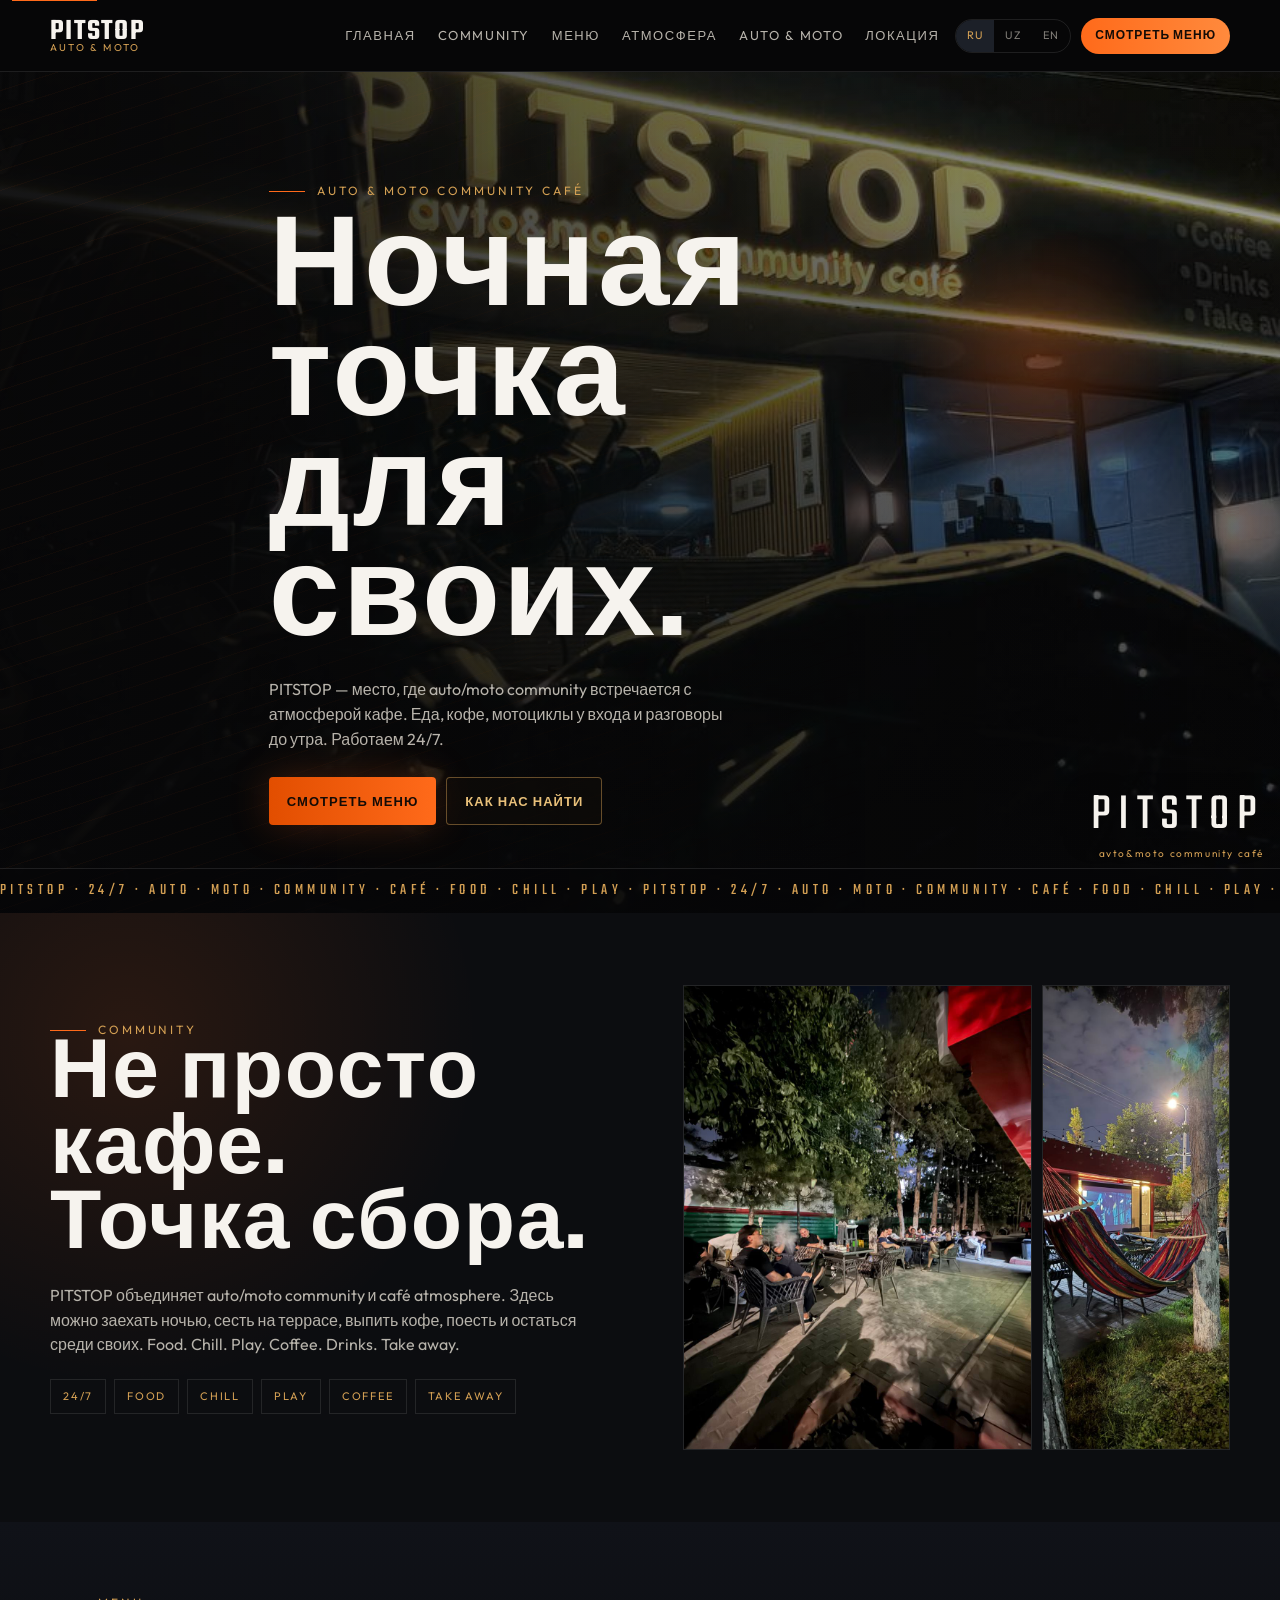
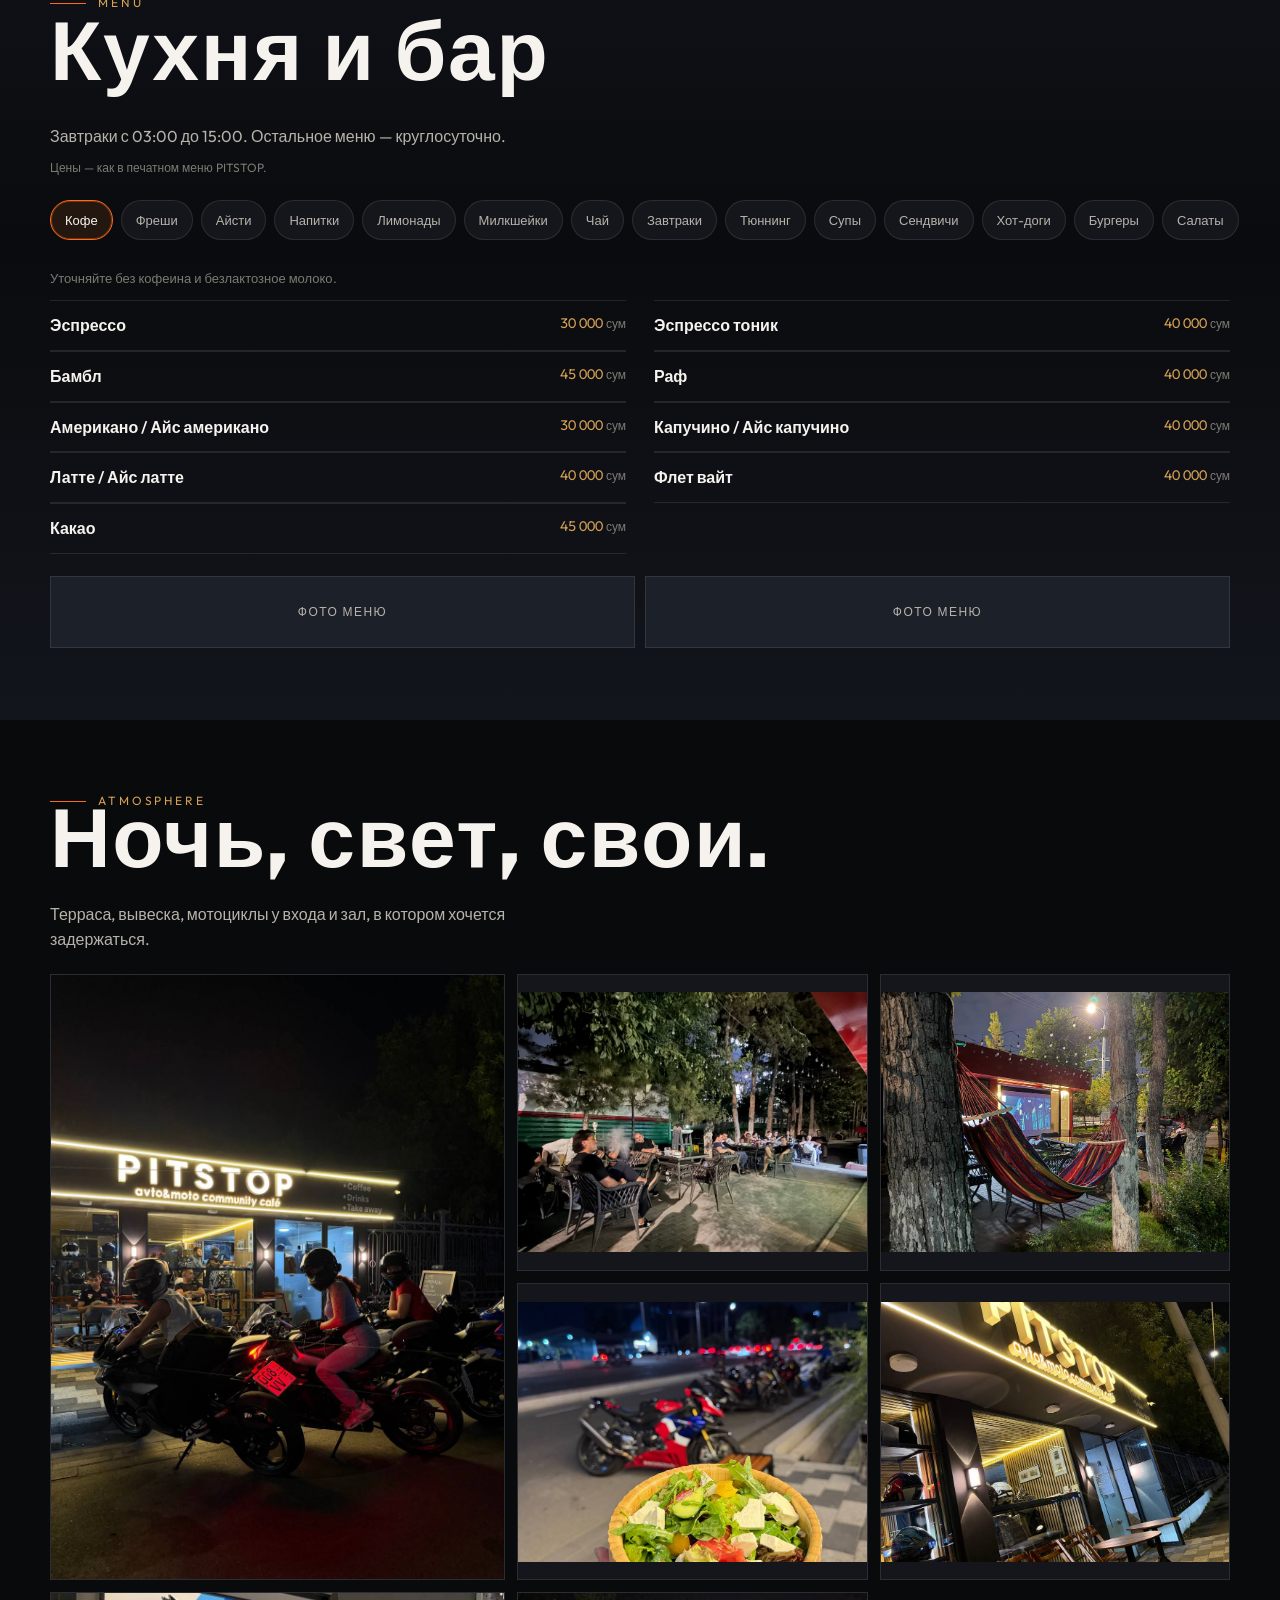
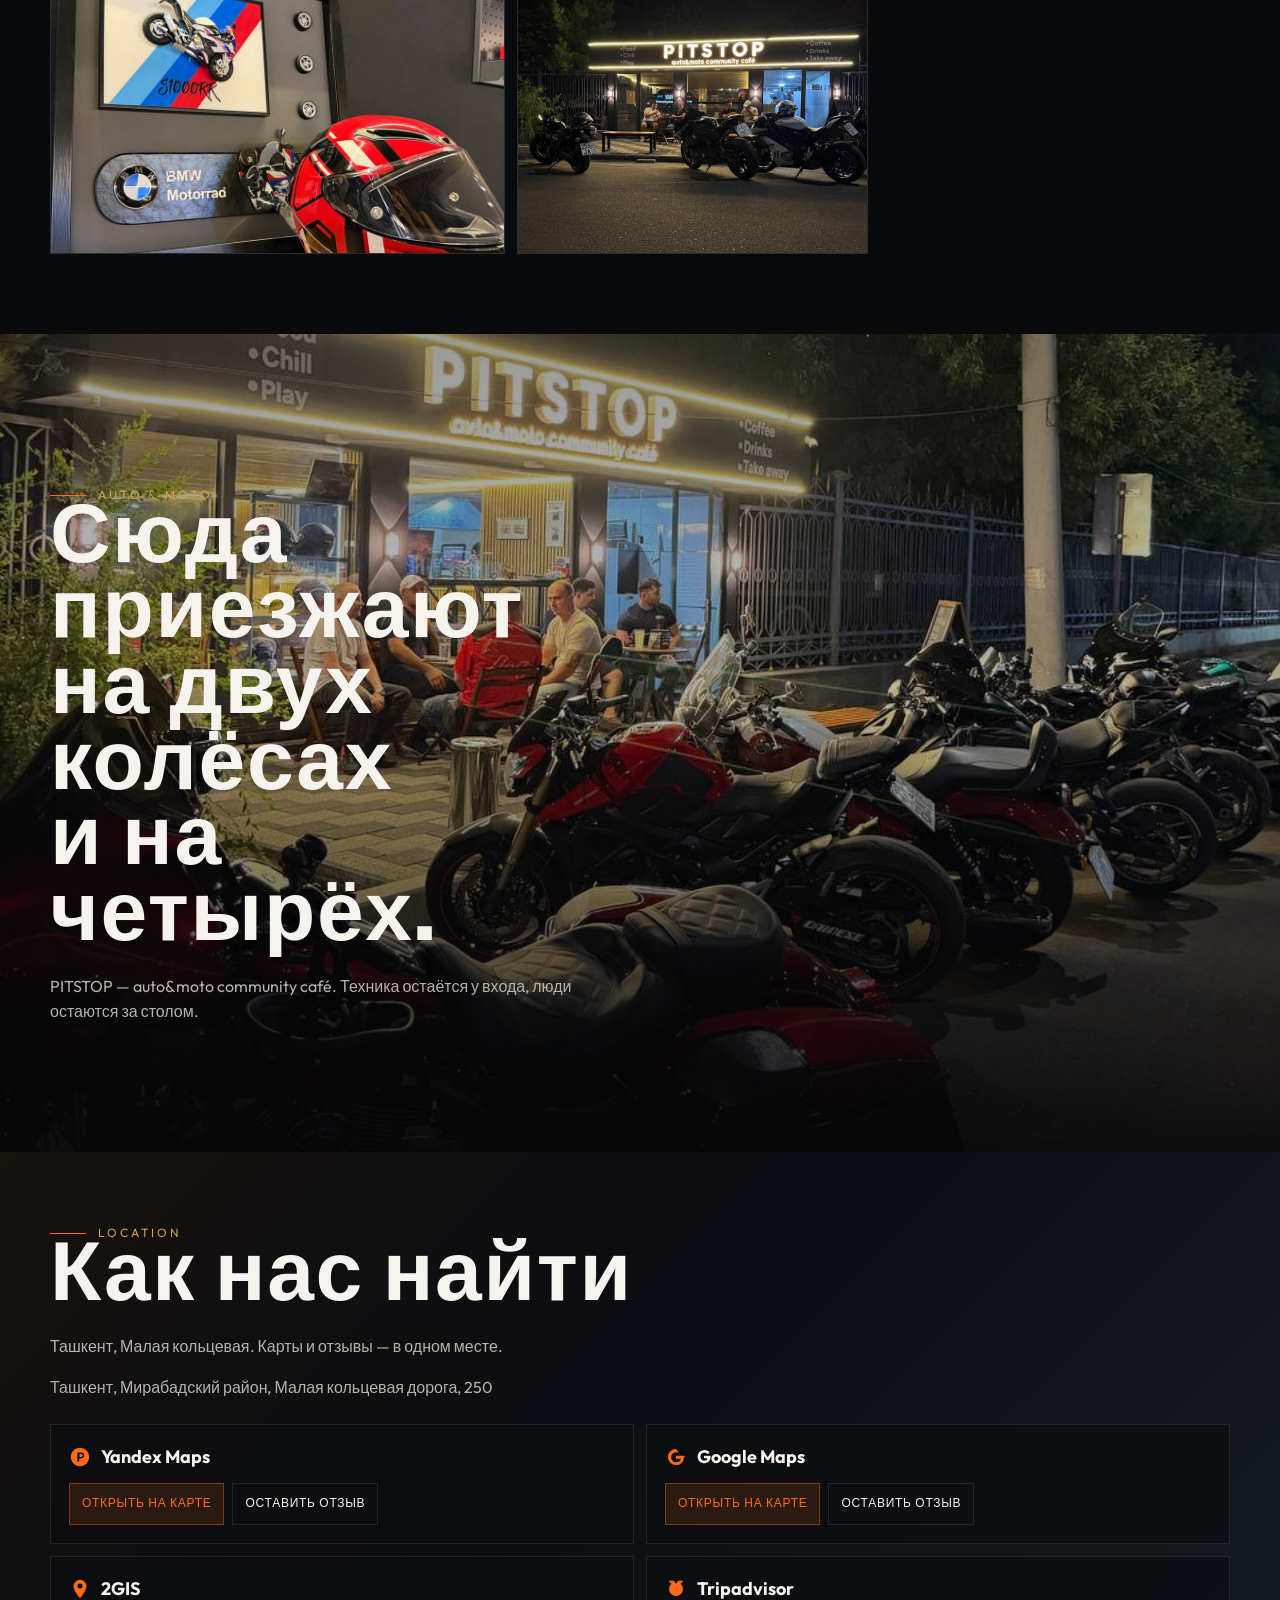
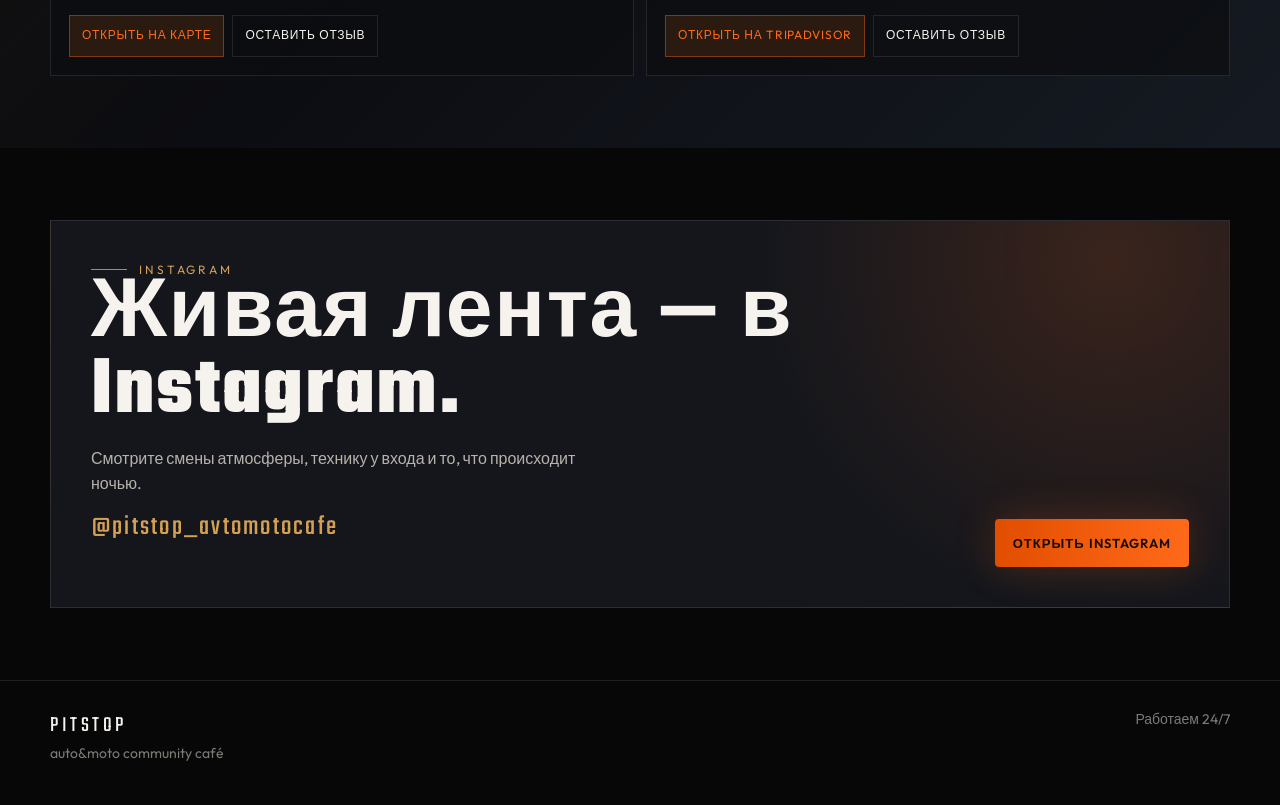
==== index.html @ 567f954f "first commit" ====
<!DOCTYPE html>
<html lang="ru">
<head>
    <meta charset="UTF-8">
    <meta name="viewport" content="width=device-width, initial-scale=1.0">
    <title>PITSTOP — Auto & Moto Community Café</title>
    <meta name="description" content="PITSTOP — auto&moto community café в Ташкенте. Кафе, где встречаются автомобили, мотоциклы и атмосфера community. Работаем 24/7.">
    <meta name="theme-color" content="#070708">
    <meta property="og:title" content="PITSTOP — Auto & Moto Community Café">
    <meta property="og:description" content="PITSTOP — auto&moto community café в Ташкенте. Кафе, где встречаются автомобили, мотоциклы и атмосфера community. Работаем 24/7.">
    <meta property="og:type" content="website">
    <meta property="og:site_name" content="PITSTOP">
    <meta property="og:image" content="images/hero/hero-night.jpg">
    <link rel="icon" href="images/other/favicon.svg" type="image/svg+xml">
    <link rel="preconnect" href="https://fonts.googleapis.com">
    <link rel="preconnect" href="https://fonts.gstatic.com" crossorigin>
    <link href="https://fonts.googleapis.com/css2?family=Outfit:wght@400;500;600;700&family=Teko:wght@500;600&display=swap" rel="stylesheet">
    <link rel="stylesheet" href="assets/css/site.css">
</head>
<body>
<a class="skip-link" href="#home" data-ui="nav_home">Главная</a>

<header class="site-header">
    <div class="header-inner">
        <a class="brand" href="#home" aria-label="PITSTOP">
            <strong>PITSTOP</strong>
            <span>auto & moto</span>
        </a>
        <nav class="desktop-nav" aria-label="PITSTOP" data-desktop-nav></nav>
        <div class="header-actions">
            <div class="lang" role="navigation" data-lang-label aria-label="Язык">
                <a href="?lang=ru" data-lang="ru">RU</a>
                <a href="?lang=uz" data-lang="uz">UZ</a>
                <a href="?lang=en" data-lang="en">EN</a>
            </div>
            <a class="cta-header" href="#menu" data-ui="cta_menu">Смотреть меню</a>
            <button class="burger" type="button" data-burger aria-expanded="false" data-ui-aria="open_menu">
                <i></i><i></i>
            </button>
        </div>
    </div>
</header>

<nav class="mobile-nav" data-mobile-nav aria-hidden="true"></nav>

<main>
<section class="hero" id="home">
    <div class="hero-media">
        <img data-hero-img src="images/hero/hero-night.jpg" alt="PITSTOP night facade" fetchpriority="high">
    </div>
    <div class="hero-shade"></div>
    <div class="hero-lines" aria-hidden="true"></div>
    <div class="hero-glow" aria-hidden="true"></div>
    <div class="hero-copy">
        <div class="kicker reveal" data-content="hero_kicker">AUTO & MOTO COMMUNITY CAFÉ</div>
        <h1 class="reveal" data-content-html="hero_title">Ночная точка<br>для своих.</h1>
        <p class="reveal" data-content="hero_text"></p>
        <div class="hero-actions reveal">
            <a class="btn btn-primary" href="#menu" data-ui="cta_menu">Смотреть меню</a>
            <a class="btn btn-ghost" href="#location" data-ui="cta_find">Как нас найти</a>
        </div>
    </div>
    <p class="hero-lockup">
        <span class="hero-lockup-name">PITSTOP</span>
        <span class="hero-lockup-sub">avto&amp;moto community café</span>
    </p>
    <div class="ticker" aria-hidden="true">
        <span>PITSTOP · 24/7 · AUTO · MOTO · COMMUNITY · CAFÉ · FOOD · CHILL · PLAY · PITSTOP · 24/7 · AUTO · MOTO · COMMUNITY · CAFÉ · FOOD · CHILL · PLAY · </span>
    </div>
</section>

<section class="section about" id="about">
    <div class="wrap about-grid">
        <div>
            <div class="kicker" data-content="about_kicker">COMMUNITY</div>
            <h2 class="display" data-content-html="about_title"></h2>
            <p class="lede" data-content="about_text"></p>
            <div class="chip-row">
                <span class="chip">24/7</span>
                <span class="chip">Food</span>
                <span class="chip">Chill</span>
                <span class="chip">Play</span>
                <span class="chip">Coffee</span>
                <span class="chip">Take away</span>
            </div>
        </div>
        <div class="about-photos">
            <div class="frame tall">
                <img data-about-img src="images/atmosphere/terrace-night.jpg" alt="PITSTOP" loading="lazy">
            </div>
            <div class="frame">
                <img data-about-img-2 src="images/atmosphere/hammock.jpg" alt="PITSTOP" loading="lazy">
            </div>
        </div>
    </div>
</section>

<section class="section menu-section" id="menu">
    <div class="wrap">
        <div class="menu-head">
            <div class="kicker" data-content="menu_kicker">MENU</div>
            <h2 class="display" data-content="menu_title"></h2>
            <p class="lede" data-content="menu_text"></p>
            <p class="tiny" data-ui="menu_note"></p>
        </div>
        <div class="cats" role="tablist" data-cats></div>
        <div data-menu-panels></div>
        <div class="menu-boards" data-menu-boards></div>
    </div>
</section>

<section class="section atmosphere" id="atmosphere">
    <div class="wrap">
        <div class="kicker" data-content="gallery_kicker">ATMOSPHERE</div>
        <h2 class="display" data-content="gallery_title"></h2>
        <p class="lede" data-content="gallery_text"></p>
        <div class="gallery-scroll" data-gallery-scroll></div>
    </div>
</section>

<section class="section moto" id="moto">
    <div class="moto-bg">
        <img data-moto-img src="images/auto-moto/bikes-lineup.jpg" alt="PITSTOP auto moto" loading="lazy">
    </div>
    <div class="moto-shade"></div>
    <div class="wrap">
        <div class="kicker" data-content="moto_kicker">AUTO & MOTO</div>
        <h2 class="display" data-content-html="moto_title"></h2>
        <p class="lede" data-content="moto_text"></p>
    </div>
</section>

<section class="section location" id="location">
    <div class="wrap">
        <div class="kicker" data-content="location_kicker">LOCATION</div>
        <h2 class="display" data-content="location_title"></h2>
        <p class="lede" data-content="location_text"></p>
        <p class="lede" data-address></p>
        <div class="loc-grid" data-locations></div>
    </div>
</section>

<section class="section instagram" id="instagram">
    <div class="wrap">
        <div class="ig-box">
            <div>
                <div class="kicker" data-content="instagram_kicker">INSTAGRAM</div>
                <h2 class="display" data-content="instagram_title"></h2>
                <p class="lede" data-content="instagram_text"></p>
                <div class="handle" data-ig-handle>@pitstop_avtomotocafe</div>
            </div>
            <a class="btn btn-primary" data-ig-link href="https://www.instagram.com/pitstop_avtomotocafe/" target="_blank" rel="noopener noreferrer" data-ui="open_instagram">Открыть Instagram</a>
        </div>
    </div>
</section>
</main>

<footer class="site-footer">
    <div class="wrap footer-inner">
        <div>
            <div class="footer-brand">PITSTOP</div>
            <div data-content="footer_tag">auto&amp;moto community café</div>
        </div>
        <div data-ui="hours">Работаем 24/7</div>
    </div>
</footer>

<div class="lightbox" data-lightbox role="dialog" aria-modal="true">
    <div class="lb-ui">
        <button type="button" data-close aria-label="Закрыть">✕</button>
    </div>
    <img alt="">
    <div class="lb-nav">
        <button type="button" data-prev aria-label="Назад">←</button>
        <button type="button" data-next aria-label="Дальше">→</button>
    </div>
</div>

<script src="js/config.js"></script>
<script src="assets/js/site.js"></script>
</body>
</html>
---- assets/css/site.css ----
:root {
    --black: #070708;
    --dark: #0c0d10;
    --charcoal: #14161c;
    --steel: #1c2028;
    --steel-2: #252a34;
    --orange: #ff6a1a;
    --orange-deep: #e24e00;
    --gold: #d4a054;
    --gold-soft: #e8c07a;
    --white: #f6f3ee;
    --gray: #b7b3ab;
    --muted: #7d7a74;
    --line: rgba(246, 243, 238, 0.1);
    --glow: 0 0 40px rgba(255, 106, 26, 0.22);
    --font-display: "Teko", sans-serif;
    --font-body: "Outfit", sans-serif;
    --header: 72px;
    --ease: cubic-bezier(0.16, 1, 0.3, 1);
}

*,
*::before,
*::after {
    box-sizing: border-box;
    margin: 0;
    padding: 0;
}

html {
    scroll-behavior: smooth;
    background: var(--black);
}

body {
    min-width: 320px;
    overflow-x: hidden;
    background: var(--black);
    color: var(--white);
    font-family: var(--font-body);
    font-size: 16px;
    line-height: 1.55;
}

img {
    max-width: 100%;
    display: block;
}

a {
    color: inherit;
    text-decoration: none;
}

button,
input,
textarea,
select {
    font: inherit;
    color: inherit;
}

button {
    background: none;
    border: 0;
    cursor: pointer;
}

:focus-visible {
    outline: 2px solid var(--orange);
    outline-offset: 3px;
}

::selection {
    background: var(--orange);
    color: #111;
}

.skip-link {
    position: absolute;
    left: 12px;
    top: -40px;
    z-index: 80;
    background: var(--orange);
    color: #111;
    padding: 8px 12px;
}

.skip-link:focus {
    top: 12px;
}

.site-header {
    position: sticky;
    top: 0;
    z-index: 50;
    height: var(--header);
    background: rgba(7, 7, 8, 0.78);
    backdrop-filter: blur(16px);
    border-bottom: 1px solid var(--line);
}

.header-inner {
    width: min(1180px, calc(100% - 32px));
    margin: 0 auto;
    height: 100%;
    display: flex;
    align-items: center;
    gap: 16px;
}

.brand {
    display: flex;
    flex-direction: column;
    line-height: 0.85;
    letter-spacing: 0.08em;
}

.brand strong {
    font-family: var(--font-display);
    font-size: 30px;
    font-weight: 600;
    color: var(--white);
}

.brand span {
    font-size: 10px;
    letter-spacing: 0.22em;
    color: var(--gold);
    text-transform: uppercase;
}

.desktop-nav {
    display: none;
    margin-left: auto;
    align-items: center;
    gap: 22px;
}

.desktop-nav a {
    font-size: 13px;
    letter-spacing: 0.12em;
    text-transform: uppercase;
    color: var(--gray);
}

.desktop-nav a:hover {
    color: var(--white);
}

.header-actions {
    margin-left: auto;
    display: flex;
    align-items: center;
    gap: 10px;
}

.lang {
    display: flex;
    border: 1px solid var(--line);
    border-radius: 999px;
    overflow: hidden;
}

.lang a {
    min-width: 38px;
    height: 32px;
    display: grid;
    place-items: center;
    font-size: 11px;
    letter-spacing: 0.08em;
    color: var(--muted);
}

.lang a.active {
    background: var(--steel);
    color: var(--gold);
}

.cta-header {
    display: none;
    height: 36px;
    padding: 0 14px;
    align-items: center;
    border-radius: 999px;
    background: linear-gradient(90deg, var(--orange), #ff8a3d);
    color: #140b06;
    font-size: 12px;
    font-weight: 700;
    letter-spacing: 0.08em;
    text-transform: uppercase;
}

.burger {
    width: 44px;
    height: 44px;
    display: grid;
    place-items: center;
    gap: 5px;
}

.burger i {
    display: block;
    width: 20px;
    height: 2px;
    background: var(--white);
}

.mobile-nav {
    position: fixed;
    inset: var(--header) 0 0 0;
    background: rgba(7, 7, 8, 0.96);
    transform: translateX(110%);
    visibility: hidden;
    pointer-events: none;
    transition: transform 0.35s var(--ease), visibility 0.35s;
    z-index: 40;
    padding: 28px 20px 40px;
    overflow: auto;
}

.mobile-nav.open {
    transform: none;
    visibility: visible;
    pointer-events: auto;
}

body.nav-open {
    overflow: hidden;
}

.mobile-nav a {
    display: block;
    padding: 16px 0;
    border-bottom: 1px solid var(--line);
    font-family: var(--font-display);
    font-size: 34px;
    letter-spacing: 0.04em;
}

.hero {
    position: relative;
    min-height: calc(100svh - var(--header));
    display: grid;
    isolation: isolate;
    overflow: hidden;
}

.hero-media {
    position: absolute;
    inset: 0;
    z-index: -2;
}

.hero-media img {
    width: 100%;
    height: 100%;
    object-fit: cover;
    object-position: 62% center;
    transform: scale(1.08);
    animation: slowZoom 22s var(--ease) infinite alternate;
}

.hero-shade {
    position: absolute;
    inset: 0;
    z-index: -1;
    background:
        linear-gradient(90deg, rgba(7, 7, 8, 0.92) 8%, rgba(7, 7, 8, 0.55) 48%, rgba(7, 7, 8, 0.2) 100%),
        linear-gradient(180deg, rgba(7, 7, 8, 0.15), rgba(7, 7, 8, 0.78));
}

.hero-lines {
    position: absolute;
    inset: 0;
    pointer-events: none;
    background: repeating-linear-gradient(
        -18deg,
        transparent 0 18px,
        rgba(255, 106, 26, 0.045) 18px 19px
    );
    mask-image: linear-gradient(90deg, #000, transparent 70%);
}

.hero-glow {
    position: absolute;
    width: 280px;
    height: 280px;
    right: 8%;
    top: 18%;
    border-radius: 50%;
    background: radial-gradient(circle, rgba(255, 106, 26, 0.28), transparent 70%);
    filter: blur(8px);
    animation: pulse 5s ease-in-out infinite;
}

.hero-copy {
    width: min(1180px, calc(100% - 32px));
    margin: 0 auto;
    padding: 72px 0 88px;
    display: grid;
    align-content: end;
    gap: 18px;
}

.hero-lockup {
    position: absolute;
    right: 16px;
    bottom: 52px;
    z-index: 2;
    text-align: right;
    pointer-events: none;
}

.hero-lockup-name {
    display: block;
    font-family: var(--font-display);
    font-size: clamp(28px, 6vw, 52px);
    letter-spacing: 0.14em;
    line-height: 0.9;
    color: var(--white);
    text-shadow: 0 8px 28px rgba(0, 0, 0, 0.55);
}

.hero-lockup-sub {
    display: block;
    margin-top: 6px;
    font-size: 10px;
    letter-spacing: 0.16em;
    text-transform: lowercase;
    color: var(--gold);
}

.kicker {
    display: flex;
    align-items: center;
    gap: 12px;
    color: var(--gold);
    font-size: 12px;
    letter-spacing: 0.24em;
    text-transform: uppercase;
}

.kicker::before {
    content: "";
    width: 36px;
    height: 1px;
    background: var(--orange);
    box-shadow: var(--glow);
}

.hero h1 {
    font-family: var(--font-display);
    font-size: clamp(52px, 14vw, 128px);
    line-height: 0.86;
    letter-spacing: 0.02em;
    font-weight: 600;
    max-width: 9ch;
    text-wrap: balance;
}

.hero h1 em {
    font-style: normal;
    color: transparent;
    -webkit-text-stroke: 1.5px var(--orange);
}

.hero-copy p {
    max-width: 42ch;
    color: var(--gray);
}

.hero-actions {
    display: flex;
    flex-wrap: wrap;
    gap: 10px;
    margin-top: 8px;
}

.btn {
    min-height: 48px;
    padding: 0 18px;
    display: inline-flex;
    align-items: center;
    justify-content: center;
    gap: 8px;
    border-radius: 4px;
    font-size: 13px;
    font-weight: 600;
    letter-spacing: 0.08em;
    text-transform: uppercase;
}

.btn-primary {
    background: linear-gradient(90deg, var(--orange-deep), var(--orange));
    color: #140b06;
    box-shadow: var(--glow);
}

.btn-ghost {
    border: 1px solid rgba(212, 160, 84, 0.45);
    color: var(--gold-soft);
    background: rgba(20, 16, 10, 0.4);
}

.ticker {
    position: absolute;
    left: 0;
    right: 0;
    bottom: 0;
    overflow: hidden;
    border-top: 1px solid var(--line);
    background: rgba(7, 7, 8, 0.55);
    white-space: nowrap;
}

.ticker span {
    display: inline-block;
    padding: 10px 0;
    font-family: var(--font-display);
    letter-spacing: 0.28em;
    text-transform: uppercase;
    color: var(--gold);
    animation: marquee 22s linear infinite;
}

section[id],
.hero {
    scroll-margin-top: calc(var(--header) + 8px);
}

.section {
    position: relative;
    padding: 72px 0;
}

.wrap {
    width: min(1180px, calc(100% - 32px));
    margin: 0 auto;
}

.about {
    background:
        radial-gradient(circle at 10% 20%, rgba(255, 106, 26, 0.12), transparent 28%),
        var(--dark);
}

.about-grid {
    display: grid;
    gap: 28px;
}

.display {
    font-family: var(--font-display);
    font-size: clamp(40px, 8vw, 84px);
    line-height: 0.9;
    letter-spacing: 0.02em;
}

.lede {
    color: var(--gray);
    max-width: 48ch;
    margin-top: 16px;
}

.about-photos {
    display: grid;
    grid-template-columns: 1.3fr 0.7fr;
    gap: 10px;
}

.frame {
    position: relative;
    overflow: hidden;
    border: 1px solid var(--line);
    min-height: 180px;
}

.frame img {
    width: 100%;
    height: 100%;
    object-fit: cover;
    transition: transform 0.8s var(--ease);
}

.frame:hover img {
    transform: scale(1.06);
}

.frame.tall {
    min-height: 240px;
}

.chip-row {
    display: flex;
    flex-wrap: wrap;
    gap: 8px;
    margin-top: 22px;
}

.chip {
    border: 1px solid var(--line);
    padding: 8px 12px;
    font-size: 11px;
    letter-spacing: 0.16em;
    text-transform: uppercase;
    color: var(--gold);
}

.menu-section {
    background: linear-gradient(180deg, #101218, #0a0b0e 40%, #12151c);
}

.menu-head {
    display: grid;
    gap: 10px;
    margin-bottom: 22px;
}

.cats {
    display: flex;
    gap: 8px;
    overflow-x: auto;
    padding-bottom: 10px;
    margin: 0 -16px 18px;
    padding-left: 16px;
    padding-right: 16px;
    scrollbar-width: none;
}

.cats::-webkit-scrollbar {
    display: none;
}

.cats button {
    flex: 0 0 auto;
    min-height: 40px;
    padding: 0 14px;
    border: 1px solid var(--line);
    border-radius: 999px;
    background: var(--charcoal);
    color: var(--gray);
    font-size: 13px;
}

.cats button.active {
    border-color: var(--orange);
    color: var(--white);
    background: #24170f;
    box-shadow: inset 0 0 0 1px rgba(255, 106, 26, 0.35);
}

.menu-panel {
    display: none;
}

.menu-panel.active {
    display: block;
}

.menu-note {
    color: var(--muted);
    font-size: 13px;
    margin-bottom: 12px;
}

.menu-list {
    display: grid;
    gap: 0;
    border-top: 1px solid var(--line);
}

.menu-row {
    display: grid;
    grid-template-columns: 1fr auto;
    gap: 12px;
    padding: 12px 0;
    border-bottom: 1px solid var(--line);
    align-items: start;
}

.dish-thumb {
    width: 44px;
    height: 44px;
    object-fit: cover;
    float: left;
    margin: 0 10px 0 0;
    border: 1px solid var(--line);
}

.menu-row h3 {
    font-size: 16px;
    font-weight: 550;
}

.menu-row p {
    color: var(--muted);
    font-size: 13px;
    margin-top: 4px;
}

.price {
    color: var(--gold);
    font-variant-numeric: tabular-nums;
    white-space: nowrap;
    font-size: 14px;
}

.menu-boards {
    display: flex;
    gap: 10px;
    margin-top: 22px;
}

.menu-boards button {
    flex: 1;
    min-height: 72px;
    border: 1px solid var(--line);
    background: var(--steel);
    color: var(--gray);
    letter-spacing: 0.12em;
    text-transform: uppercase;
    font-size: 12px;
}

.atmosphere {
    background: #090a0c;
}

.gallery-scroll {
    display: grid;
    grid-auto-flow: column;
    grid-auto-columns: 78%;
    gap: 10px;
    overflow-x: auto;
    scroll-snap-type: x mandatory;
    margin: 22px -16px 0;
    padding: 0 16px 8px;
    scrollbar-width: thin;
}

.gallery-card {
    scroll-snap-align: start;
    border: 1px solid var(--line);
    overflow: hidden;
    background: var(--charcoal);
    min-height: 210px;
    position: relative;
}

.gallery-card img {
    width: 100%;
    height: 220px;
    object-fit: cover;
}

.moto {
    overflow: hidden;
    min-height: 520px;
    display: grid;
    align-items: end;
    isolation: isolate;
}

.moto-bg {
    position: absolute;
    inset: 0;
    z-index: -2;
}

.moto-bg img {
    width: 100%;
    height: 100%;
    object-fit: cover;
    object-position: center 70%;
}

.moto-shade {
    position: absolute;
    inset: 0;
    z-index: -1;
    background: linear-gradient(0deg, rgba(7, 7, 8, 0.92), rgba(7, 7, 8, 0.25) 55%, rgba(7, 7, 8, 0.4));
}

.moto .wrap {
    padding: 80px 0 56px;
}

.moto .display {
    max-width: 12ch;
}

.location {
    background:
        linear-gradient(135deg, #16120e 0%, #0c0d12 42%, #151a22 100%);
}

.loc-grid {
    display: grid;
    gap: 12px;
    margin-top: 24px;
}

.loc-card {
    background: rgba(12, 13, 16, 0.7);
    border: 1px solid var(--line);
    padding: 18px;
    display: grid;
    gap: 12px;
}

.loc-card h3 {
    display: flex;
    align-items: center;
    gap: 10px;
    font-size: 18px;
}

.loc-card svg {
    width: 22px;
    height: 22px;
    color: var(--orange);
}

.loc-actions {
    display: flex;
    flex-wrap: wrap;
    gap: 8px;
}

.loc-actions a {
    min-height: 42px;
    padding: 0 12px;
    display: inline-flex;
    align-items: center;
    border: 1px solid var(--line);
    font-size: 12px;
    letter-spacing: 0.06em;
    text-transform: uppercase;
}

.loc-actions a.main {
    background: #2a1a10;
    border-color: rgba(255, 106, 26, 0.4);
    color: var(--orange);
}

.instagram {
    background: var(--black);
    text-align: left;
}

.ig-box {
    border: 1px solid var(--line);
    padding: 28px 20px;
    background:
        radial-gradient(circle at 90% 10%, rgba(255, 106, 26, 0.16), transparent 32%),
        var(--charcoal);
}

.handle {
    font-family: var(--font-display);
    font-size: 28px;
    color: var(--gold);
    letter-spacing: 0.08em;
    margin: 10px 0 18px;
}

.site-footer {
    border-top: 1px solid var(--line);
    padding: 28px 0 40px;
    color: var(--muted);
    font-size: 14px;
}

.footer-inner {
    display: flex;
    flex-wrap: wrap;
    justify-content: space-between;
    gap: 12px;
}

.footer-brand {
    font-family: var(--font-display);
    letter-spacing: 0.16em;
    color: var(--white);
    font-size: 22px;
}

.lightbox {
    position: fixed;
    inset: 0;
    background: rgba(0, 0, 0, 0.92);
    display: none;
    z-index: 70;
    padding: 16px;
}

.lightbox.open {
    display: grid;
    place-items: center;
}

.lightbox img {
    max-width: min(1100px, 100%);
    max-height: 82vh;
    object-fit: contain;
}

.lb-ui {
    position: absolute;
    top: 12px;
    right: 12px;
    display: flex;
    gap: 8px;
}

.lb-ui button,
.lb-nav button {
    min-width: 44px;
    min-height: 44px;
    background: #1b1b1b;
    color: #fff;
    border: 1px solid var(--line);
}

.lb-nav {
    position: absolute;
    inset: auto 12px 12px;
    display: flex;
    justify-content: space-between;
}

.reveal {
    animation: rise 0.8s var(--ease) both;
}

@keyframes rise {
    from {
        opacity: 0;
        transform: translateY(16px);
    }
    to {
        opacity: 1;
        transform: none;
    }
}

@keyframes slowZoom {
    from { transform: scale(1.04); }
    to { transform: scale(1.12); }
}

@keyframes pulse {
    0%, 100% { opacity: 0.55; }
    50% { opacity: 1; }
}

@keyframes marquee {
    from { transform: translateX(0); }
    to { transform: translateX(-50%); }
}

@media (min-width: 768px) {
    .gallery-scroll {
        grid-auto-columns: 42%;
        margin-left: 0;
        margin-right: 0;
        padding-left: 0;
        padding-right: 0;
    }
    .loc-grid {
        grid-template-columns: 1fr 1fr;
    }
    .menu-list {
        grid-template-columns: 1fr 1fr;
        gap: 0 28px;
        border-top: 0;
    }
    .menu-row {
        border-top: 1px solid var(--line);
    }
}

@media (min-width: 1024px) {
    .desktop-nav,
    .cta-header {
        display: flex;
    }
    .burger {
        display: none;
    }
    .header-actions {
        margin-left: 0;
    }
    .hero-copy {
        padding-top: 110px;
        max-width: 58%;
    }
    .about-grid {
        grid-template-columns: 1.05fr 0.95fr;
        align-items: center;
    }
    .gallery-scroll {
        display: grid;
        grid-auto-flow: dense;
        grid-template-columns: 1.3fr 1fr 1fr;
        grid-auto-columns: unset;
        overflow: visible;
        gap: 12px;
    }
    .gallery-card img {
        height: 260px;
    }
    .gallery-card:nth-child(1) {
        grid-row: span 2;
    }
    .gallery-card:nth-child(1) img {
        height: 100%;
        min-height: 532px;
    }
    .ig-box {
        display: grid;
        grid-template-columns: 1.4fr auto;
        align-items: end;
        gap: 24px;
        padding: 40px;
    }
}

@media (min-width: 1440px) {
    .wrap,
    .header-inner,
    .hero-copy {
        width: min(1280px, calc(100% - 48px));
    }
}

@media (prefers-reduced-motion: reduce) {
    html { scroll-behavior: auto; }
    *, *::before, *::after {
        animation: none !important;
        transition: none !important;
    }
}

.auth-page,
.admin-page {
    min-height: 100svh;
    background:
        radial-gradient(circle at 80% 0, rgba(255, 106, 26, 0.18), transparent 28%),
        var(--black);
}

.auth-card {
    width: min(420px, calc(100% - 32px));
    margin: 10vh auto;
    padding: 28px;
    background: var(--charcoal);
    border: 1px solid var(--line);
}

.auth-card h1 {
    font-family: var(--font-display);
    font-size: 42px;
    margin-bottom: 8px;
}

.field {
    display: grid;
    gap: 6px;
    margin: 14px 0;
}

.field span {
    font-size: 12px;
    letter-spacing: 0.12em;
    text-transform: uppercase;
    color: var(--muted);
}

.field input,
.field textarea,
.field select {
    width: 100%;
    min-height: 44px;
    padding: 10px 12px;
    background: #0d0e12;
    border: 1px solid var(--line);
}

.alert {
    padding: 10px 12px;
    margin: 10px 0;
    border: 1px solid var(--line);
}

.alert.error { border-color: #a33; color: #f3c; }
.alert.success { border-color: #3a5; color: #cfe; }

.admin-shell {
    display: grid;
}

.auth-page .admin-shell {
    display: none !important;
}

.admin-page .auth-card {
    display: none !important;
}

.admin-side {
    padding: 18px 16px;
    border-bottom: 1px solid var(--line);
    background: #0b0c10;
}

.admin-side a,
.admin-side span {
    display: block;
    padding: 10px 8px;
    color: var(--gray);
}

.admin-side a.active {
    color: var(--orange);
}

.admin-main {
    padding: 20px 16px 48px;
}

.admin-table {
    width: 100%;
    border-collapse: collapse;
    font-size: 14px;
}

.admin-table th,
.admin-table td {
    border-bottom: 1px solid var(--line);
    padding: 8px;
    text-align: left;
    vertical-align: top;
}

.thumb {
    width: 72px;
    height: 54px;
    object-fit: cover;
    border: 1px solid var(--line);
}

.admin-grid {
    display: grid;
    gap: 16px;
}

@media (min-width: 900px) {
    .admin-shell {
        grid-template-columns: 220px 1fr;
        min-height: 100svh;
    }
    .admin-side {
        border-bottom: 0;
        border-right: 1px solid var(--line);
    }
}

.tiny {
    font-size: 12px;
    color: var(--muted);
}
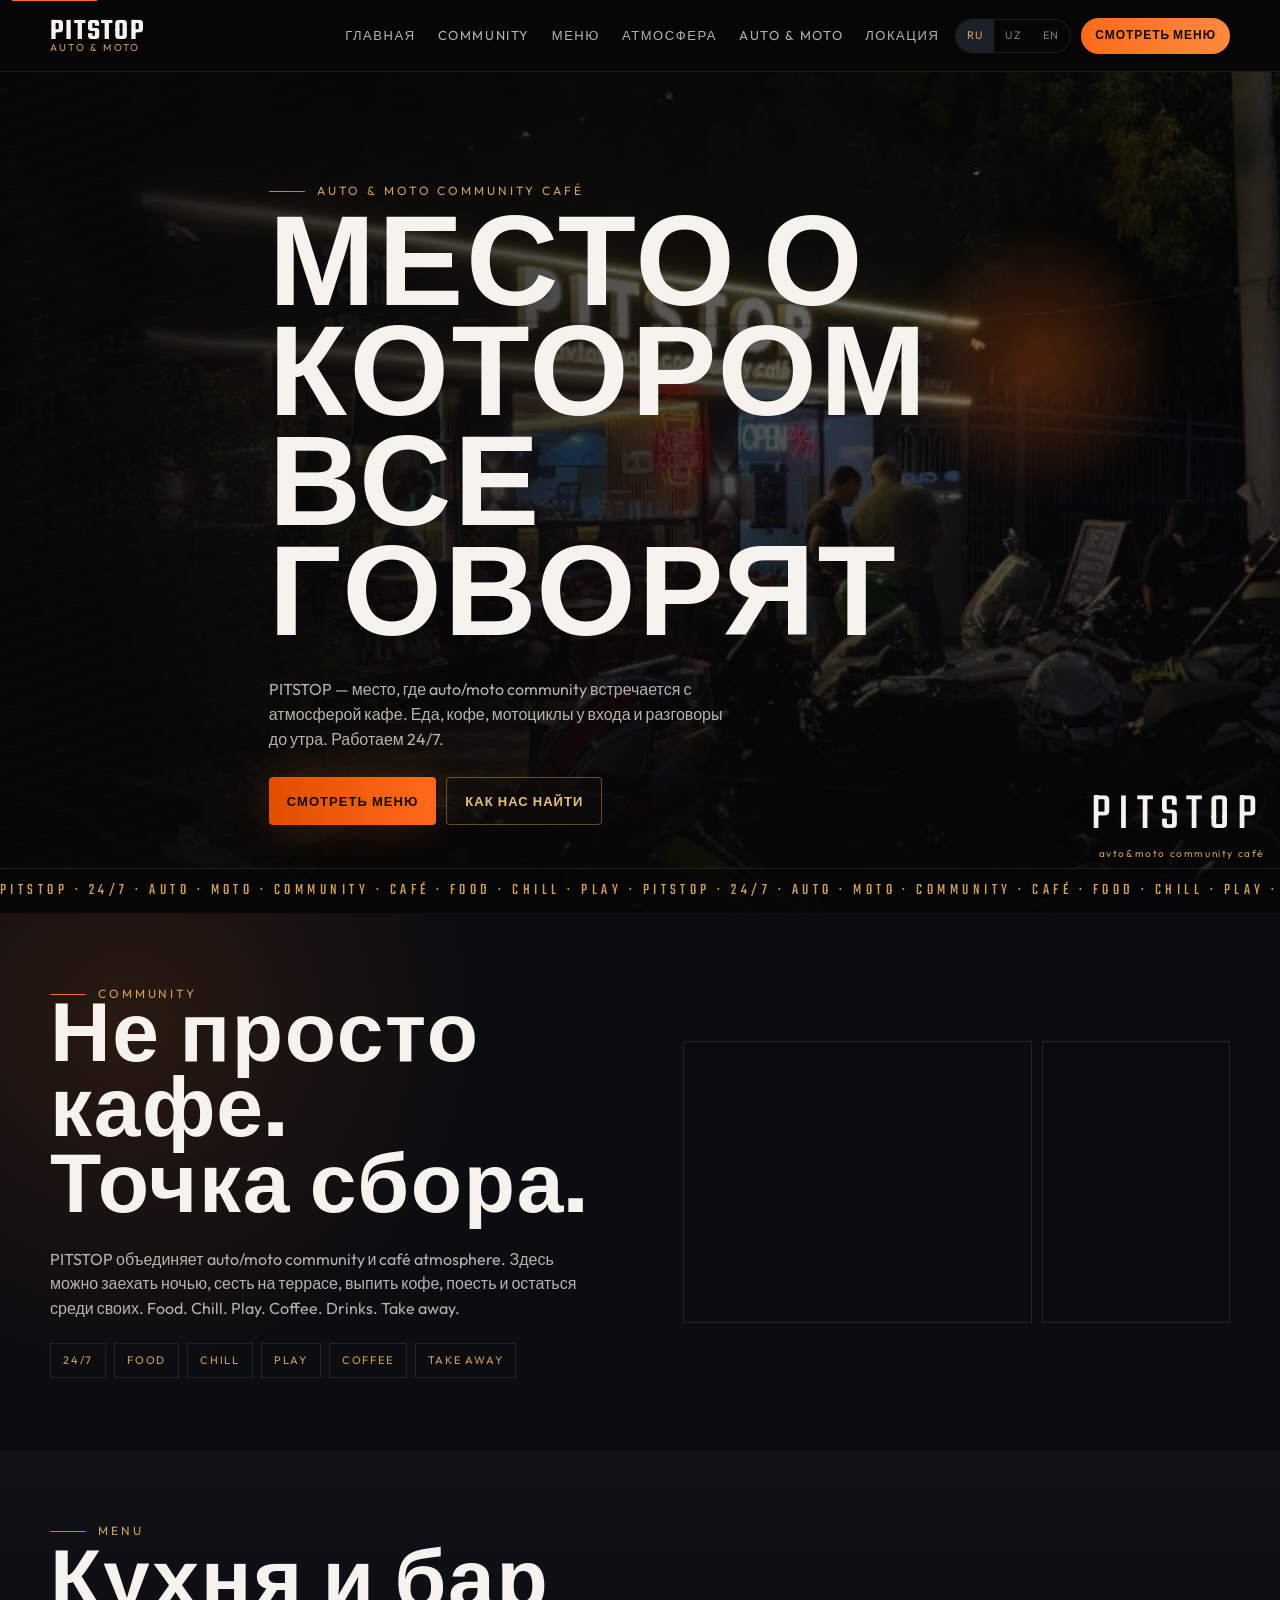
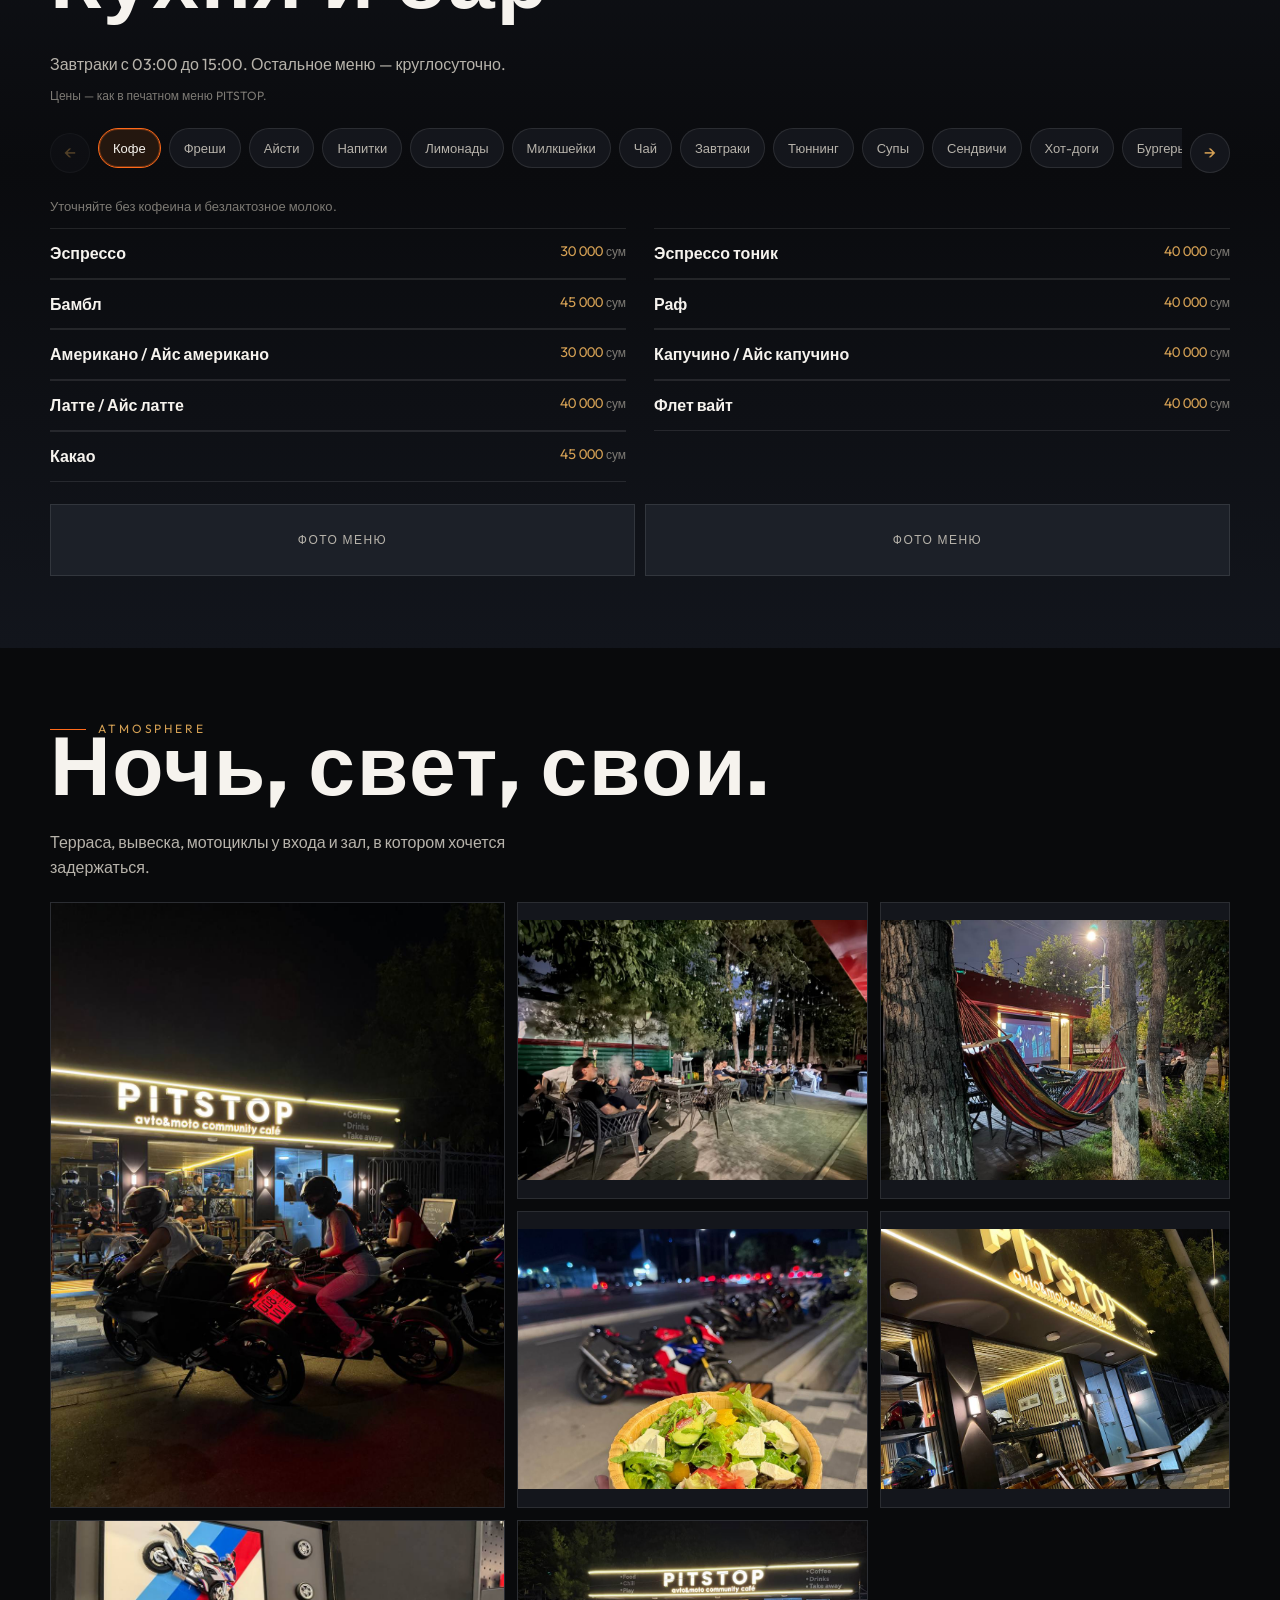
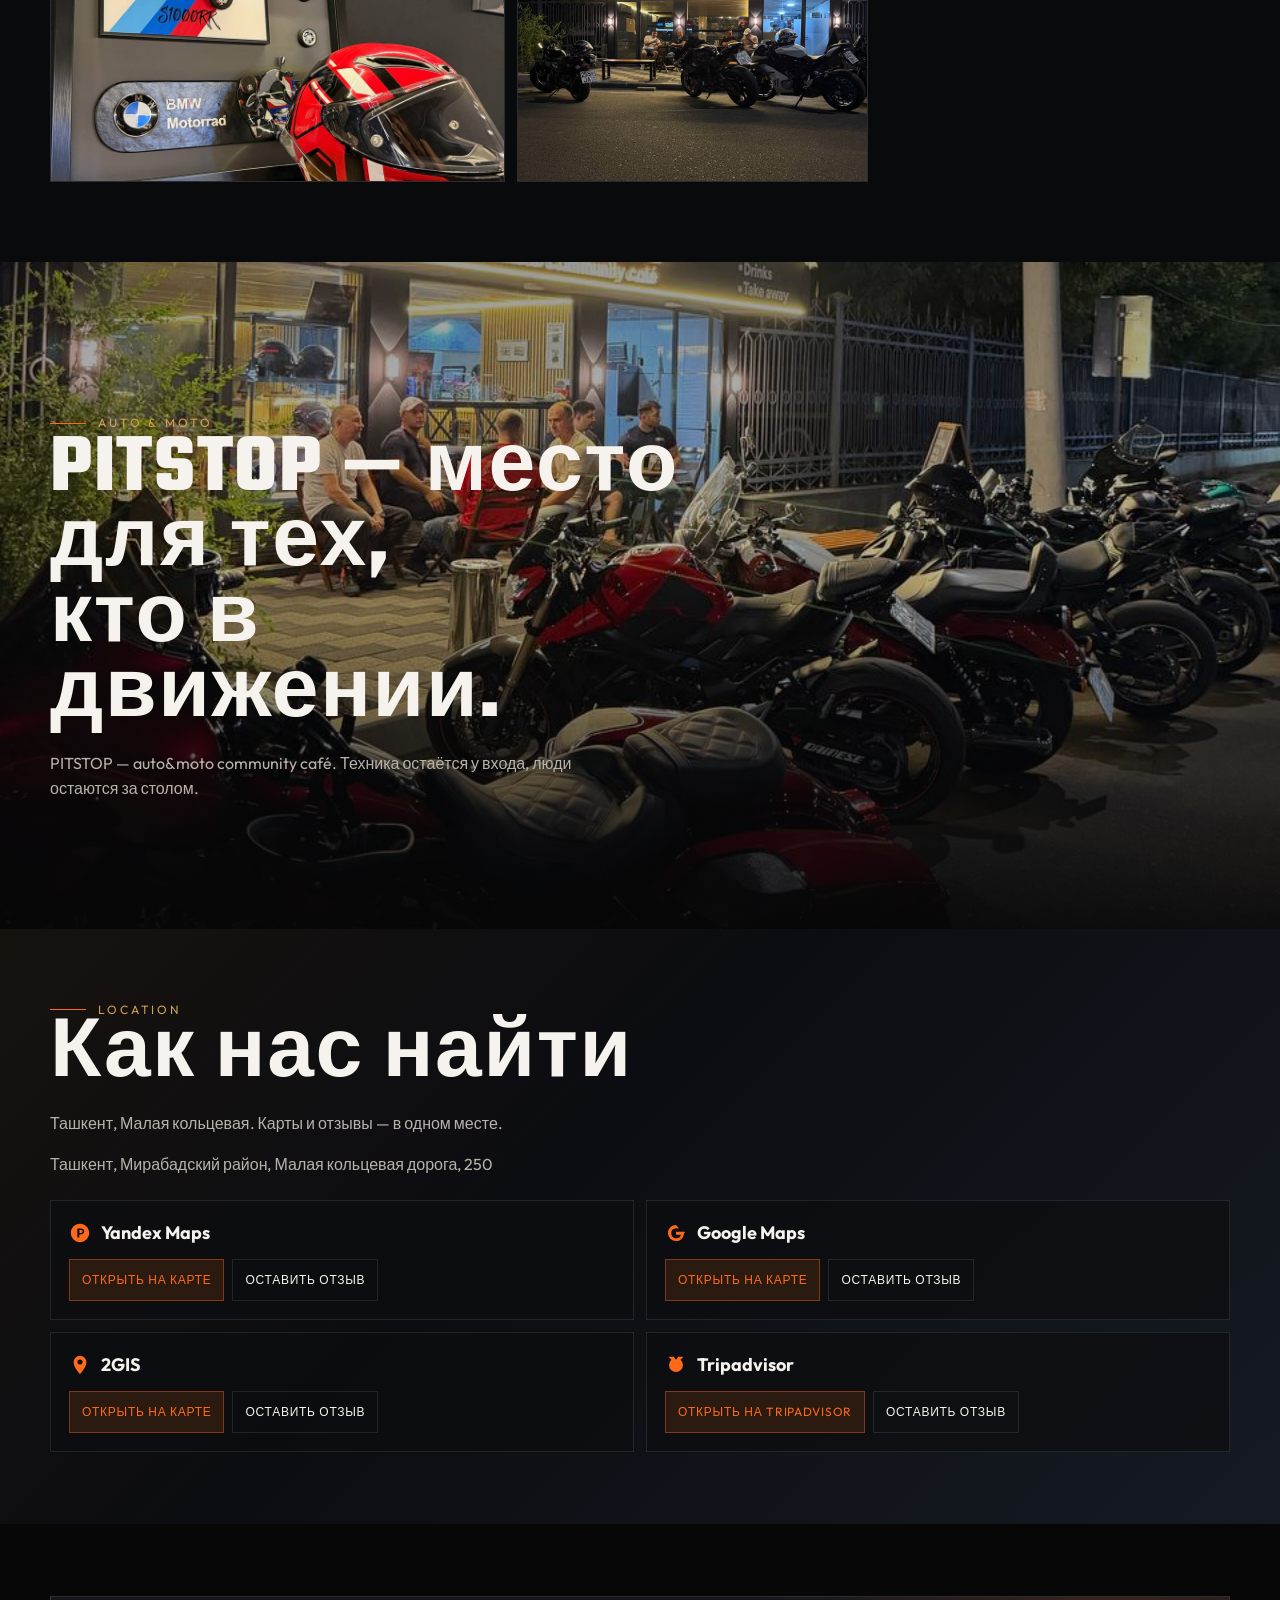
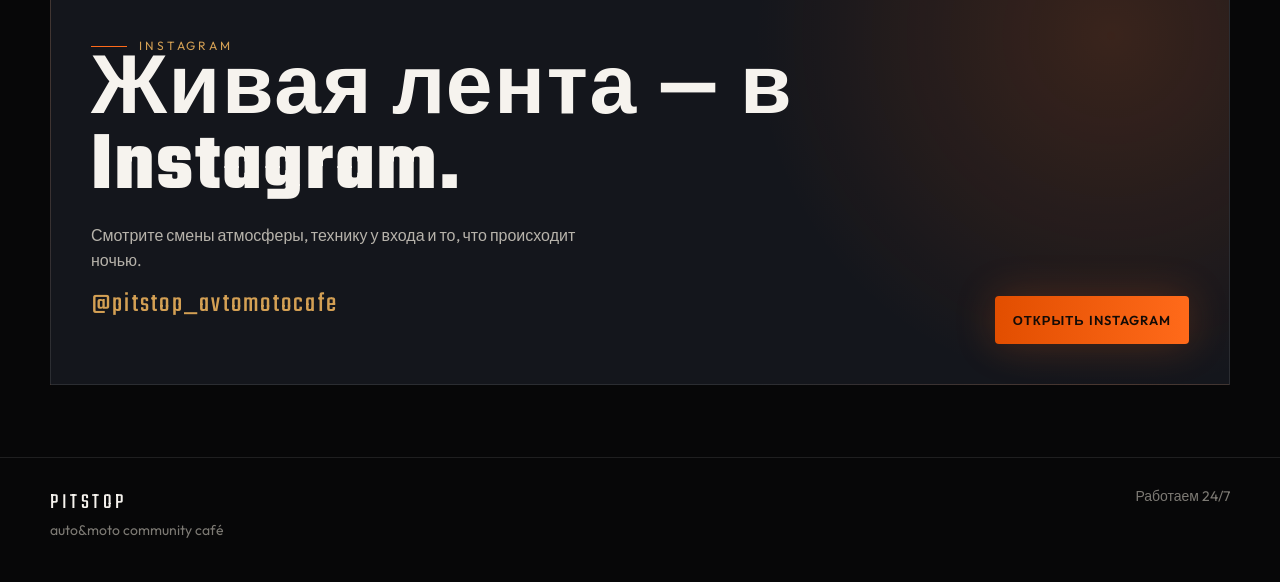
==== commit ed74b669: "Update PITSTOP website" ====
--- a/index.html
+++ b/index.html
@@ -10,12 +10,12 @@
     <meta property="og:description" content="PITSTOP — auto&moto community café в Ташкенте. Кафе, где встречаются автомобили, мотоциклы и атмосфера community. Работаем 24/7.">
     <meta property="og:type" content="website">
     <meta property="og:site_name" content="PITSTOP">
-    <meta property="og:image" content="images/hero/hero-night.jpg">
+    <meta property="og:image" content="images/hero/hero-main.jpg">
     <link rel="icon" href="images/other/favicon.svg" type="image/svg+xml">
     <link rel="preconnect" href="https://fonts.googleapis.com">
     <link rel="preconnect" href="https://fonts.gstatic.com" crossorigin>
     <link href="https://fonts.googleapis.com/css2?family=Outfit:wght@400;500;600;700&family=Teko:wght@500;600&display=swap" rel="stylesheet">
-    <link rel="stylesheet" href="assets/css/site.css">
+    <link rel="stylesheet" href="assets/css/site.css?v=4">
 </head>
 <body>
 <a class="skip-link" href="#home" data-ui="nav_home">Главная</a>
@@ -46,14 +46,14 @@
 <main>
 <section class="hero" id="home">
     <div class="hero-media">
-        <img data-hero-img src="images/hero/hero-night.jpg" alt="PITSTOP night facade" fetchpriority="high">
+        <img data-hero-img src="images/hero/hero-main.jpg" alt="PITSTOP night facade" fetchpriority="high">
     </div>
     <div class="hero-shade"></div>
     <div class="hero-lines" aria-hidden="true"></div>
     <div class="hero-glow" aria-hidden="true"></div>
     <div class="hero-copy">
         <div class="kicker reveal" data-content="hero_kicker">AUTO & MOTO COMMUNITY CAFÉ</div>
-        <h1 class="reveal" data-content-html="hero_title">Ночная точка<br>для своих.</h1>
+        <h1 class="reveal" data-content-html="hero_title">МЕСТО О КОТОРОМ<br>ВСЕ ГОВОРЯТ</h1>
         <p class="reveal" data-content="hero_text"></p>
         <div class="hero-actions reveal">
             <a class="btn btn-primary" href="#menu" data-ui="cta_menu">Смотреть меню</a>
@@ -86,10 +86,14 @@
         </div>
         <div class="about-photos">
             <div class="frame tall">
-                <img data-about-img src="images/atmosphere/terrace-night.jpg" alt="PITSTOP" loading="lazy">
+                <video data-about-video="0" autoplay muted loop playsinline preload="metadata" aria-label="PITSTOP community">
+                    <source src="videos/community-01.mp4" type="video/mp4">
+                </video>
             </div>
             <div class="frame">
-                <img data-about-img-2 src="images/atmosphere/hammock.jpg" alt="PITSTOP" loading="lazy">
+                <video data-about-video="1" autoplay muted loop playsinline preload="metadata" aria-label="PITSTOP community">
+                    <source src="videos/community-02.mp4" type="video/mp4">
+                </video>
             </div>
         </div>
     </div>
@@ -103,7 +107,11 @@
             <p class="lede" data-content="menu_text"></p>
             <p class="tiny" data-ui="menu_note"></p>
         </div>
-        <div class="cats" role="tablist" data-cats></div>
+        <div class="cats-row">
+            <button type="button" class="cats-arrow" data-cats-prev aria-label="Назад">←</button>
+            <div class="cats" role="tablist" data-cats></div>
+            <button type="button" class="cats-arrow" data-cats-next aria-label="Дальше">→</button>
+        </div>
         <div data-menu-panels></div>
         <div class="menu-boards" data-menu-boards></div>
     </div>
--- a/assets/css/site.css
+++ b/assets/css/site.css
@@ -256,7 +256,7 @@
     width: 100%;
     height: 100%;
     object-fit: cover;
-    object-position: 62% center;
+    object-position: 50% 42%;
     transform: scale(1.08);
     animation: slowZoom 22s var(--ease) infinite alternate;
 }
@@ -355,7 +355,7 @@
     line-height: 0.86;
     letter-spacing: 0.02em;
     font-weight: 600;
-    max-width: 9ch;
+    max-width: 12ch;
     text-wrap: balance;
 }
 
@@ -375,6 +375,16 @@
     flex-wrap: wrap;
     gap: 10px;
     margin-top: 8px;
+}
+
+@media (max-width: 767px) {
+    .hero-copy {
+        padding-bottom: 152px;
+    }
+
+    .hero-lockup {
+        bottom: 54px;
+    }
 }
 
 .btn {
@@ -476,19 +486,32 @@
     min-height: 180px;
 }
 
-.frame img {
+.frame img,
+.frame video {
     width: 100%;
     height: 100%;
+    min-height: 220px;
     object-fit: cover;
+    display: block;
     transition: transform 0.8s var(--ease);
 }
 
-.frame:hover img {
+.frame video {
+    background: #0b0c10;
+}
+
+.frame:hover img,
+.frame:hover video {
     transform: scale(1.06);
 }
 
 .frame.tall {
-    min-height: 240px;
+    min-height: 280px;
+}
+
+.frame.tall video,
+.frame.tall img {
+    min-height: 280px;
 }
 
 .chip-row {
@@ -517,15 +540,53 @@
     margin-bottom: 22px;
 }
 
+.cats-row {
+    display: flex;
+    align-items: center;
+    gap: 8px;
+    margin: 0 0 18px;
+    max-width: 100%;
+}
+
+.cats-arrow {
+    flex: 0 0 auto;
+    width: 40px;
+    height: 40px;
+    border: 1px solid var(--line);
+    border-radius: 999px;
+    background: var(--charcoal);
+    color: var(--gold);
+    font-size: 18px;
+    line-height: 1;
+}
+
+.cats-arrow:hover:not(:disabled) {
+    border-color: var(--orange);
+    color: var(--white);
+    box-shadow: var(--glow);
+}
+
+.cats-arrow:active:not(:disabled) {
+    transform: scale(0.96);
+}
+
+.cats-arrow:disabled,
+.cats-arrow.is-disabled {
+    opacity: 0.35;
+    cursor: default;
+    box-shadow: none;
+}
+
 .cats {
     display: flex;
     gap: 8px;
     overflow-x: auto;
+    overscroll-behavior-x: contain;
     padding-bottom: 10px;
-    margin: 0 -16px 18px;
-    padding-left: 16px;
-    padding-right: 16px;
+    flex: 1 1 auto;
+    min-width: 0;
     scrollbar-width: none;
+    -webkit-overflow-scrolling: touch;
 }
 
 .cats::-webkit-scrollbar {
@@ -687,7 +748,7 @@
 }
 
 .moto .display {
-    max-width: 12ch;
+    max-width: 16ch;
 }
 
 .location {
@@ -1072,3 +1133,147 @@
     font-size: 12px;
     color: var(--muted);
 }
+
+a,
+button {
+    transition: color 0.2s var(--ease), background 0.2s var(--ease), border-color 0.2s var(--ease), box-shadow 0.2s var(--ease), transform 0.2s var(--ease), filter 0.2s var(--ease);
+}
+
+.brand:hover strong {
+    color: var(--gold-soft);
+}
+
+.desktop-nav a:hover,
+.mobile-nav a:hover {
+    color: var(--white);
+    text-shadow: 0 0 18px rgba(255, 106, 26, 0.28);
+}
+
+.desktop-nav a:active,
+.mobile-nav a:active {
+    color: var(--orange);
+}
+
+.lang a:hover {
+    color: var(--gold);
+    background: rgba(36, 23, 15, 0.7);
+}
+
+.lang a:active {
+    color: var(--white);
+}
+
+.cta-header:hover {
+    filter: brightness(1.08);
+    box-shadow: var(--glow);
+}
+
+.cta-header:active {
+    transform: scale(0.98);
+}
+
+.burger:hover {
+    background: rgba(255, 106, 26, 0.08);
+}
+
+.burger:active {
+    transform: scale(0.96);
+}
+
+.btn-primary:hover {
+    filter: brightness(1.08);
+    transform: translateY(-1px);
+}
+
+.btn-primary:active {
+    transform: translateY(0);
+    filter: brightness(0.94);
+}
+
+.btn-ghost:hover {
+    border-color: var(--gold);
+    color: var(--white);
+    box-shadow: 0 0 18px rgba(212, 160, 84, 0.18);
+}
+
+.btn-ghost:active {
+    transform: scale(0.98);
+}
+
+.cats button:hover {
+    border-color: var(--gold);
+    color: var(--white);
+}
+
+.cats button:active {
+    transform: scale(0.97);
+}
+
+.menu-boards button {
+    transition: color 0.2s var(--ease), border-color 0.2s var(--ease), box-shadow 0.2s var(--ease);
+}
+
+.menu-boards button:hover {
+    color: var(--white);
+    border-color: var(--orange);
+    box-shadow: var(--glow);
+}
+
+.gallery-card {
+    transition: transform 0.25s var(--ease), box-shadow 0.25s var(--ease);
+}
+
+.gallery-card:hover {
+    transform: translateY(-3px);
+    box-shadow: var(--glow);
+}
+
+.gallery-card:active {
+    transform: scale(0.99);
+}
+
+.loc-actions a:hover {
+    border-color: var(--gold);
+    color: var(--white);
+    box-shadow: 0 0 16px rgba(212, 160, 84, 0.16);
+}
+
+.loc-actions a.main:hover {
+    border-color: var(--orange);
+    color: var(--gold-soft);
+    box-shadow: var(--glow);
+}
+
+.loc-actions a:active {
+    transform: scale(0.98);
+}
+
+.admin-side a:hover {
+    color: var(--white);
+}
+
+.admin-side a:active {
+    color: var(--orange);
+}
+
+.admin-page .btn:hover,
+.auth-page .btn:hover {
+    filter: brightness(1.06);
+}
+
+@media (hover: none) {
+    .btn-primary:hover,
+    .cta-header:hover {
+        filter: none;
+        transform: none;
+    }
+    .btn-primary:active,
+    .cta-header:active,
+    .cats button:active,
+    .cats-arrow:active:not(:disabled),
+    .gallery-card:active,
+    .loc-actions a:active {
+        filter: brightness(1.1);
+        box-shadow: var(--glow);
+    }
+}
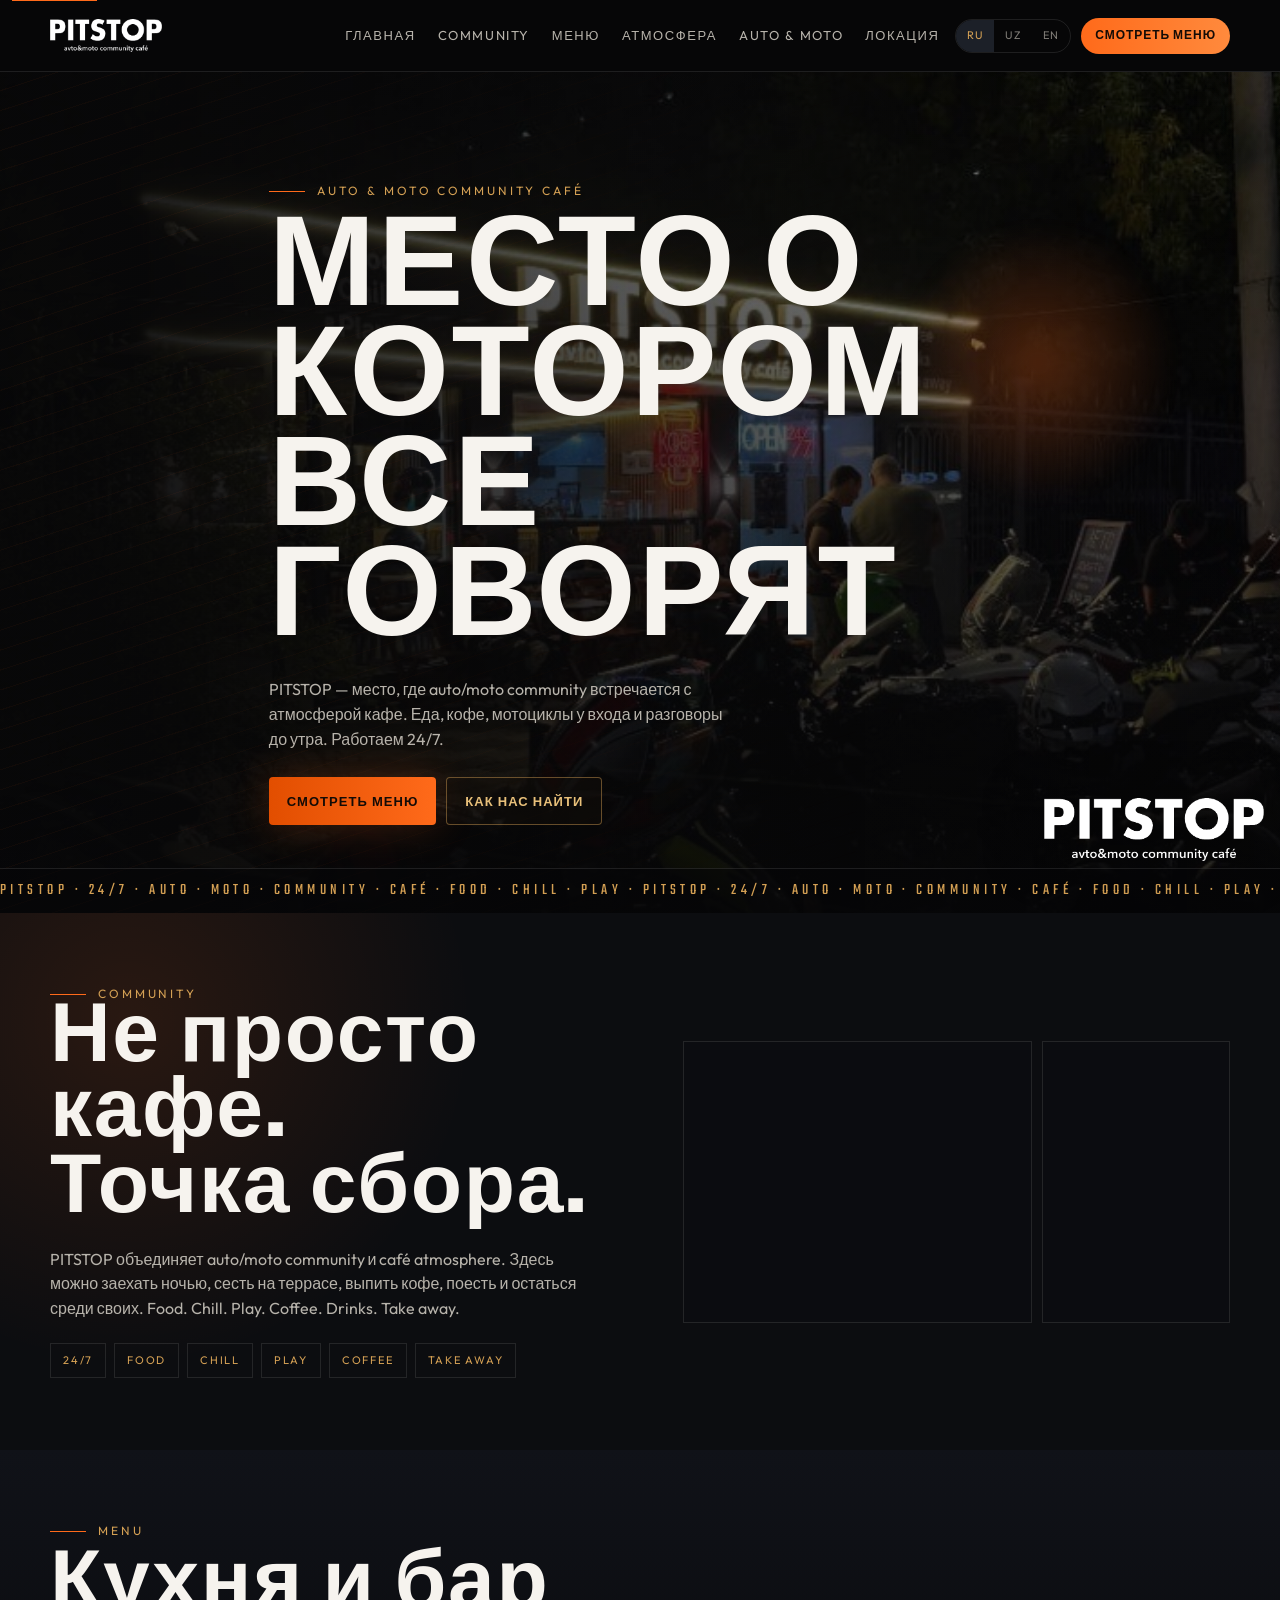
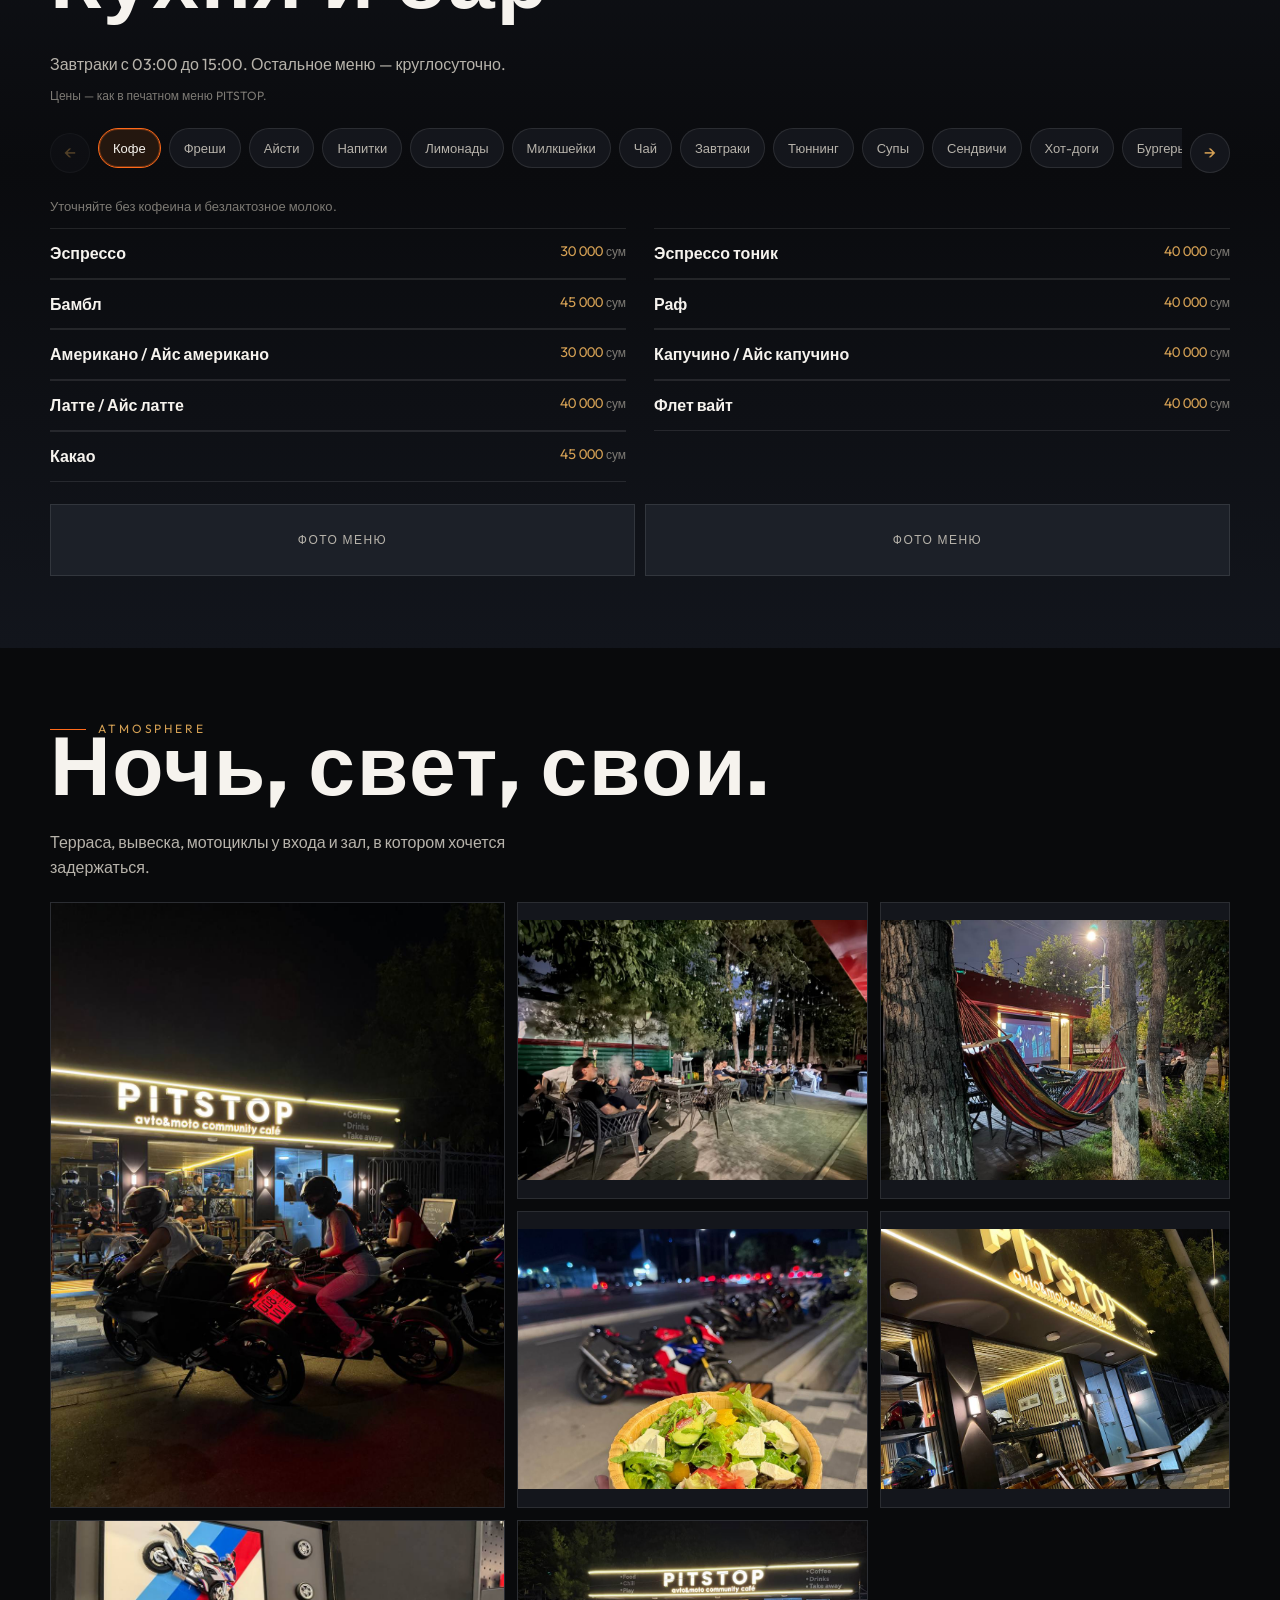
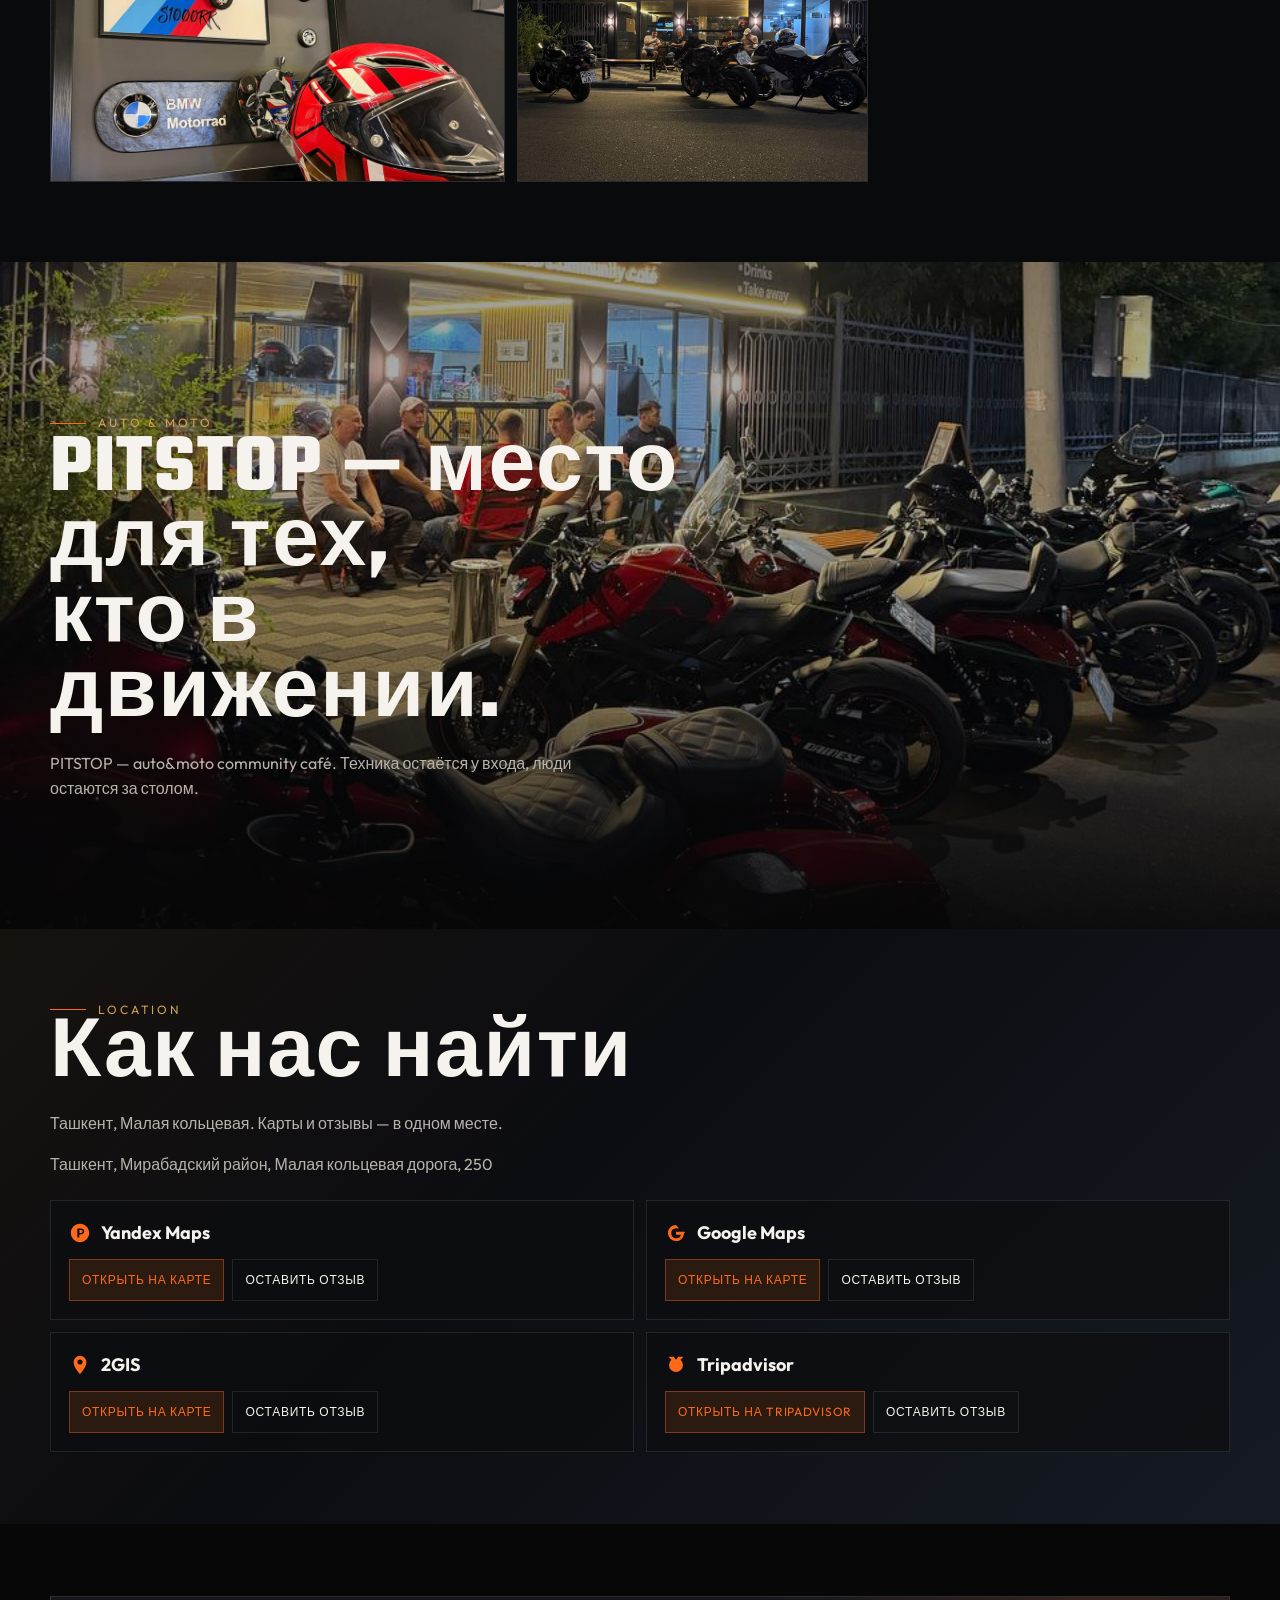
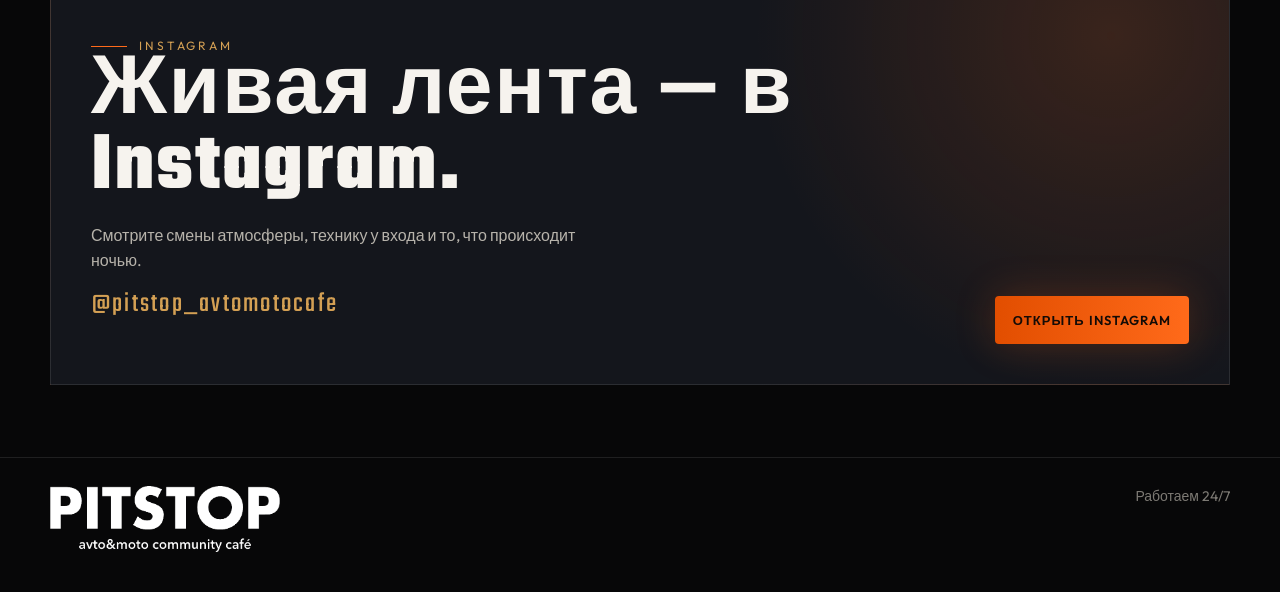
==== commit e1919d14: "Update Bayhan Studio website" ====
--- a/index.html
+++ b/index.html
@@ -11,11 +11,11 @@
     <meta property="og:type" content="website">
     <meta property="og:site_name" content="PITSTOP">
     <meta property="og:image" content="images/hero/hero-main.jpg">
-    <link rel="icon" href="images/other/favicon.svg" type="image/svg+xml">
+    <link rel="icon" href="images/other/favicon.png" type="image/png">
     <link rel="preconnect" href="https://fonts.googleapis.com">
     <link rel="preconnect" href="https://fonts.gstatic.com" crossorigin>
     <link href="https://fonts.googleapis.com/css2?family=Outfit:wght@400;500;600;700&family=Teko:wght@500;600&display=swap" rel="stylesheet">
-    <link rel="stylesheet" href="assets/css/site.css?v=4">
+    <link rel="stylesheet" href="assets/css/site.css?v=5">
 </head>
 <body>
 <a class="skip-link" href="#home" data-ui="nav_home">Главная</a>
@@ -23,8 +23,7 @@
 <header class="site-header">
     <div class="header-inner">
         <a class="brand" href="#home" aria-label="PITSTOP">
-            <strong>PITSTOP</strong>
-            <span>auto & moto</span>
+            <img class="brand-logo" src="images/other/pitstop-logo.png" alt="PITSTOP avto&amp;moto community café">
         </a>
         <nav class="desktop-nav" aria-label="PITSTOP" data-desktop-nav></nav>
         <div class="header-actions">
@@ -60,10 +59,9 @@
             <a class="btn btn-ghost" href="#location" data-ui="cta_find">Как нас найти</a>
         </div>
     </div>
-    <p class="hero-lockup">
-        <span class="hero-lockup-name">PITSTOP</span>
-        <span class="hero-lockup-sub">avto&amp;moto community café</span>
-    </p>
+    <div class="hero-lockup">
+        <img class="hero-lockup-logo" src="images/other/pitstop-logo.png" alt="PITSTOP avto&amp;moto community café">
+    </div>
     <div class="ticker" aria-hidden="true">
         <span>PITSTOP · 24/7 · AUTO · MOTO · COMMUNITY · CAFÉ · FOOD · CHILL · PLAY · PITSTOP · 24/7 · AUTO · MOTO · COMMUNITY · CAFÉ · FOOD · CHILL · PLAY · </span>
     </div>
@@ -166,8 +164,7 @@
 <footer class="site-footer">
     <div class="wrap footer-inner">
         <div>
-            <div class="footer-brand">PITSTOP</div>
-            <div data-content="footer_tag">auto&amp;moto community café</div>
+            <img class="footer-logo" src="images/other/pitstop-logo.png" alt="PITSTOP avto&amp;moto community café">
         </div>
         <div data-ui="hours">Работаем 24/7</div>
     </div>
--- a/assets/css/site.css
+++ b/assets/css/site.css
@@ -112,22 +112,13 @@
 .brand {
     display: flex;
     flex-direction: column;
-    line-height: 0.85;
-    letter-spacing: 0.08em;
-}
-
-.brand strong {
-    font-family: var(--font-display);
-    font-size: 30px;
-    font-weight: 600;
-    color: var(--white);
-}
-
-.brand span {
-    font-size: 10px;
-    letter-spacing: 0.22em;
-    color: var(--gold);
-    text-transform: uppercase;
+    justify-content: center;
+}
+
+.brand-logo {
+    display: block;
+    width: 112px;
+    height: auto;
 }
 
 .desktop-nav {
@@ -308,27 +299,14 @@
     right: 16px;
     bottom: 52px;
     z-index: 2;
-    text-align: right;
     pointer-events: none;
 }
 
-.hero-lockup-name {
+.hero-lockup-logo {
     display: block;
-    font-family: var(--font-display);
-    font-size: clamp(28px, 6vw, 52px);
-    letter-spacing: 0.14em;
-    line-height: 0.9;
-    color: var(--white);
-    text-shadow: 0 8px 28px rgba(0, 0, 0, 0.55);
-}
-
-.hero-lockup-sub {
-    display: block;
-    margin-top: 6px;
-    font-size: 10px;
-    letter-spacing: 0.16em;
-    text-transform: lowercase;
-    color: var(--gold);
+    width: clamp(136px, 18vw, 220px);
+    height: auto;
+    filter: drop-shadow(0 8px 28px rgba(0, 0, 0, 0.65));
 }
 
 .kicker {
@@ -384,6 +362,16 @@
 
     .hero-lockup {
         bottom: 54px;
+    }
+
+    .hero-lockup-logo {
+        width: 136px;
+    }
+}
+
+@media (max-width: 359px) {
+    .site-header .brand-logo {
+        width: 92px;
     }
 }
 
@@ -841,11 +829,10 @@
     gap: 12px;
 }
 
-.footer-brand {
-    font-family: var(--font-display);
-    letter-spacing: 0.16em;
-    color: var(--white);
-    font-size: 22px;
+.footer-logo {
+    display: block;
+    width: min(230px, 58vw);
+    height: auto;
 }
 
 .lightbox {
@@ -1021,6 +1008,22 @@
     border: 1px solid var(--line);
 }
 
+.auth-logo {
+    display: block;
+    width: min(280px, 100%);
+    height: auto;
+    margin: 0 auto 12px;
+}
+
+.auth-admin-label {
+    margin-bottom: 14px;
+    color: var(--gold);
+    font-size: 11px;
+    font-weight: 600;
+    letter-spacing: 0.24em;
+    text-align: center;
+}
+
 .auth-card h1 {
     font-family: var(--font-display);
     font-size: 42px;
@@ -1139,8 +1142,8 @@
     transition: color 0.2s var(--ease), background 0.2s var(--ease), border-color 0.2s var(--ease), box-shadow 0.2s var(--ease), transform 0.2s var(--ease), filter 0.2s var(--ease);
 }
 
-.brand:hover strong {
-    color: var(--gold-soft);
+.brand:hover .brand-logo {
+    filter: drop-shadow(0 0 12px rgba(212, 160, 84, 0.28));
 }
 
 .desktop-nav a:hover,
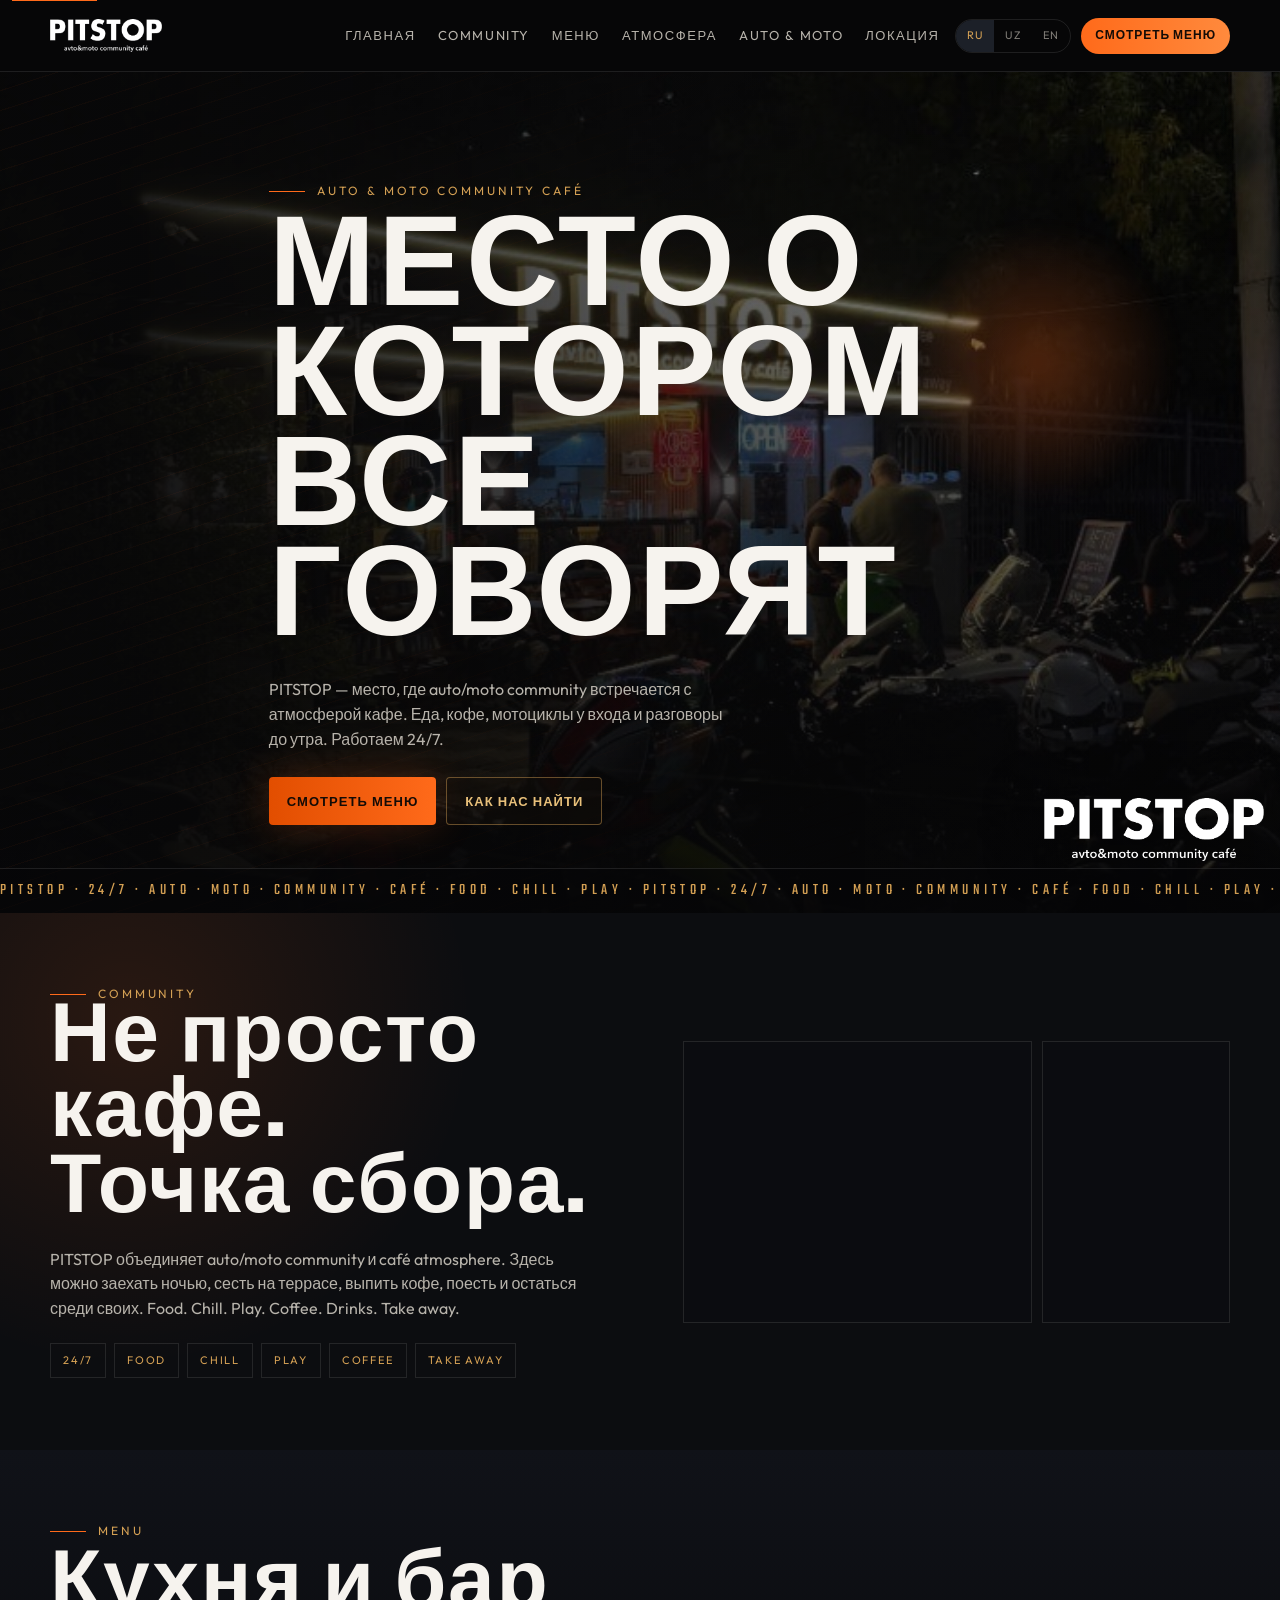
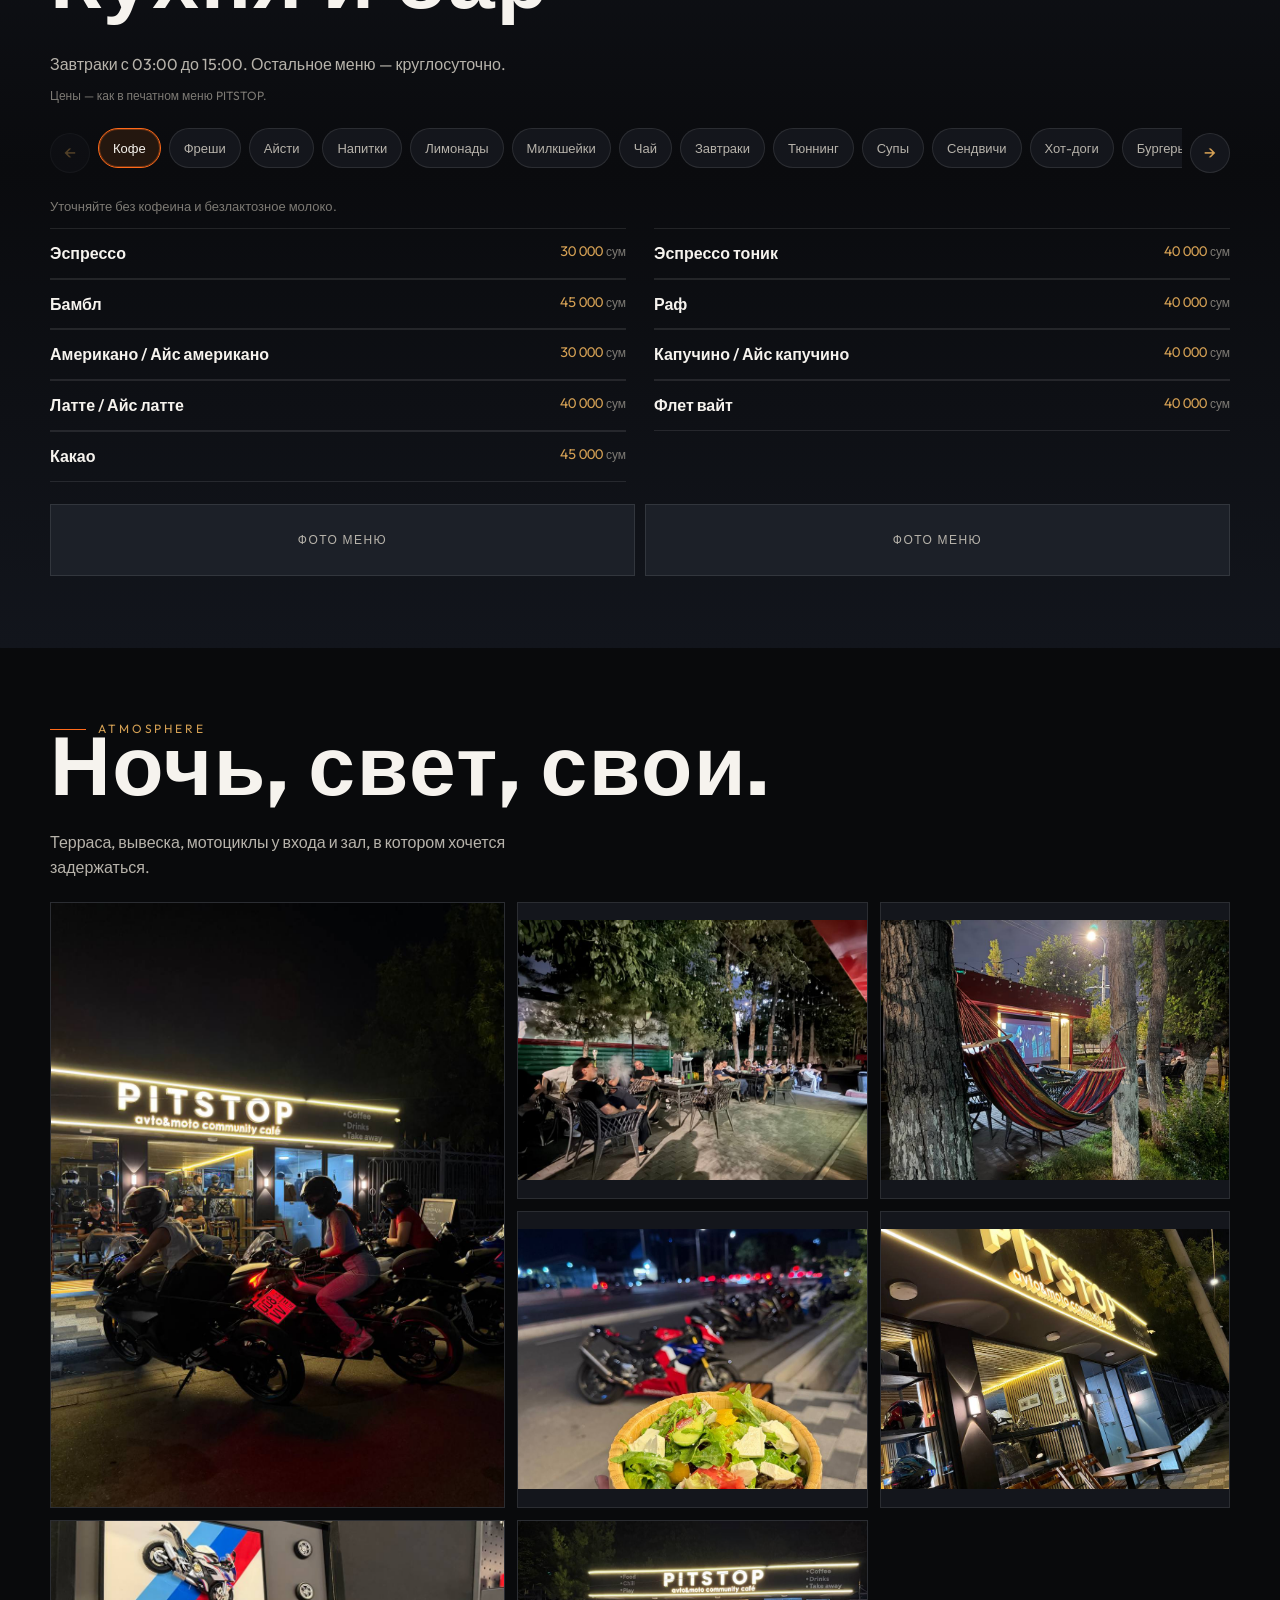
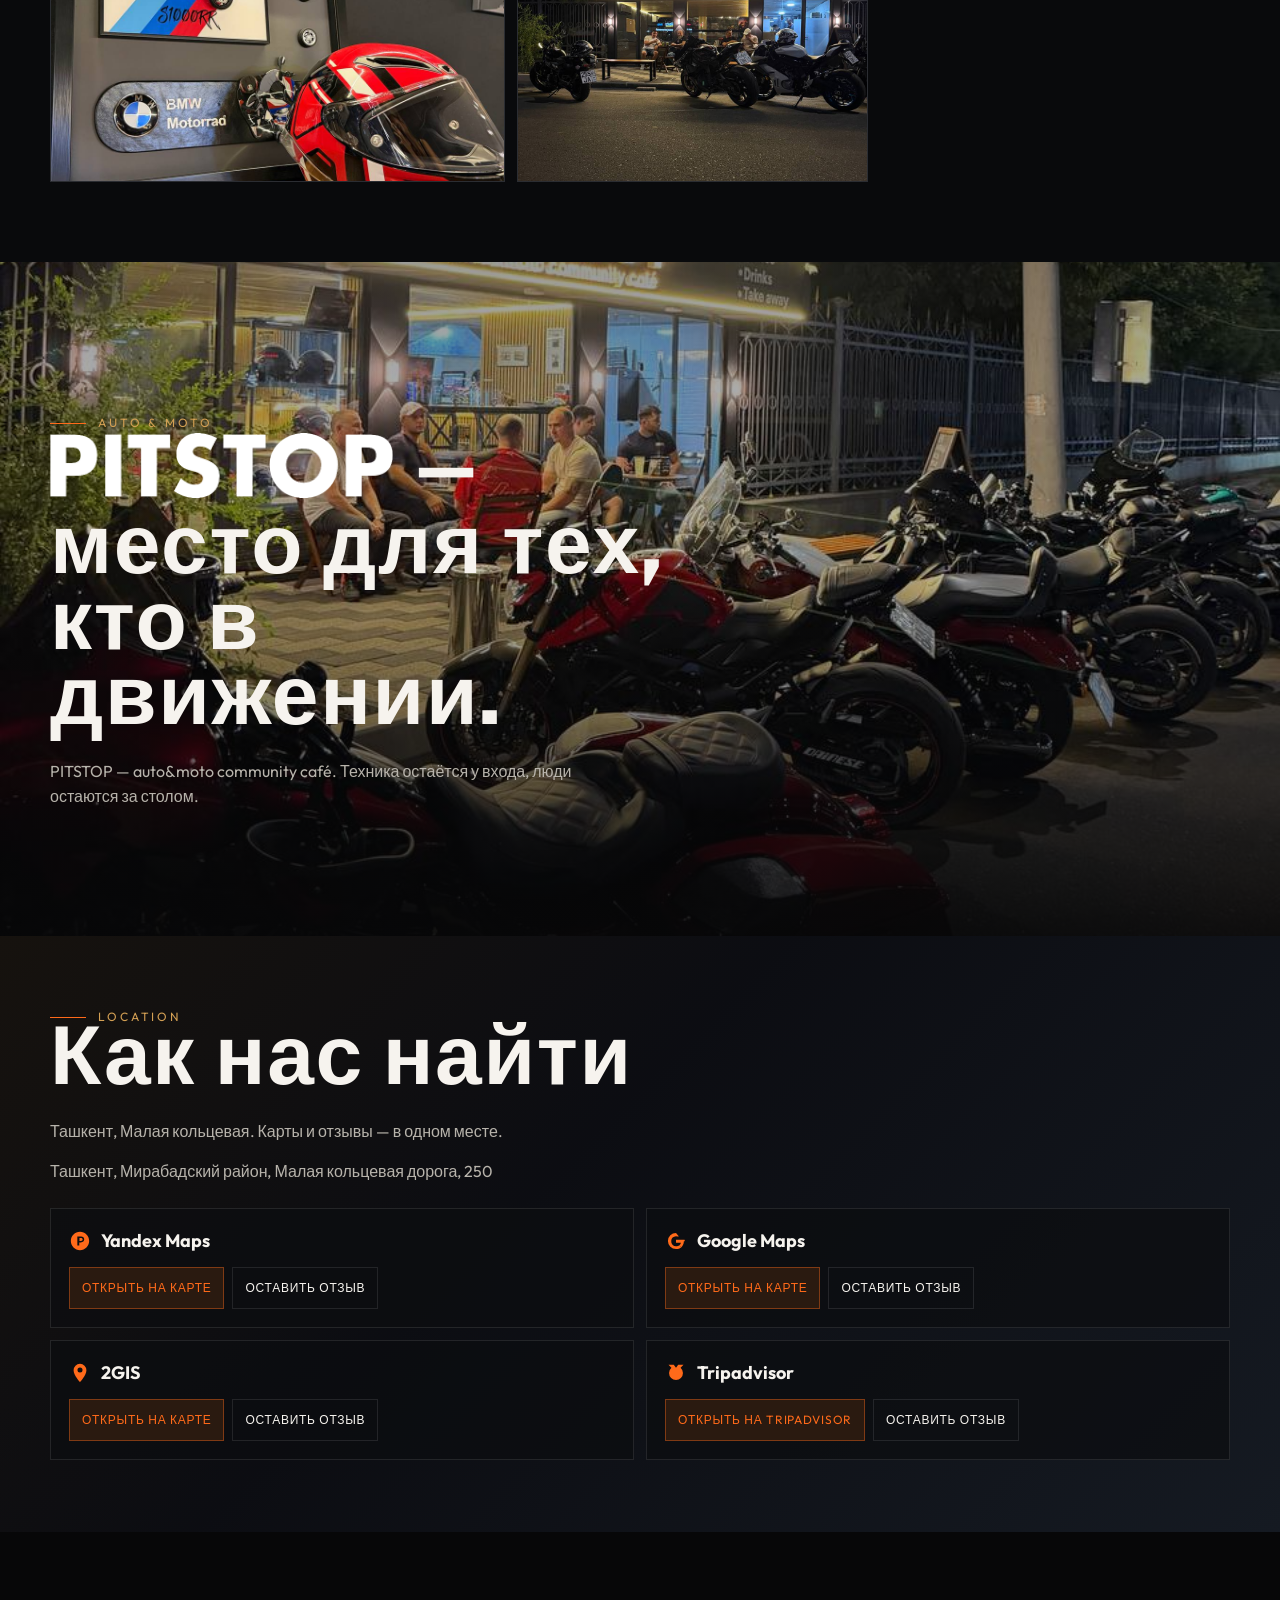
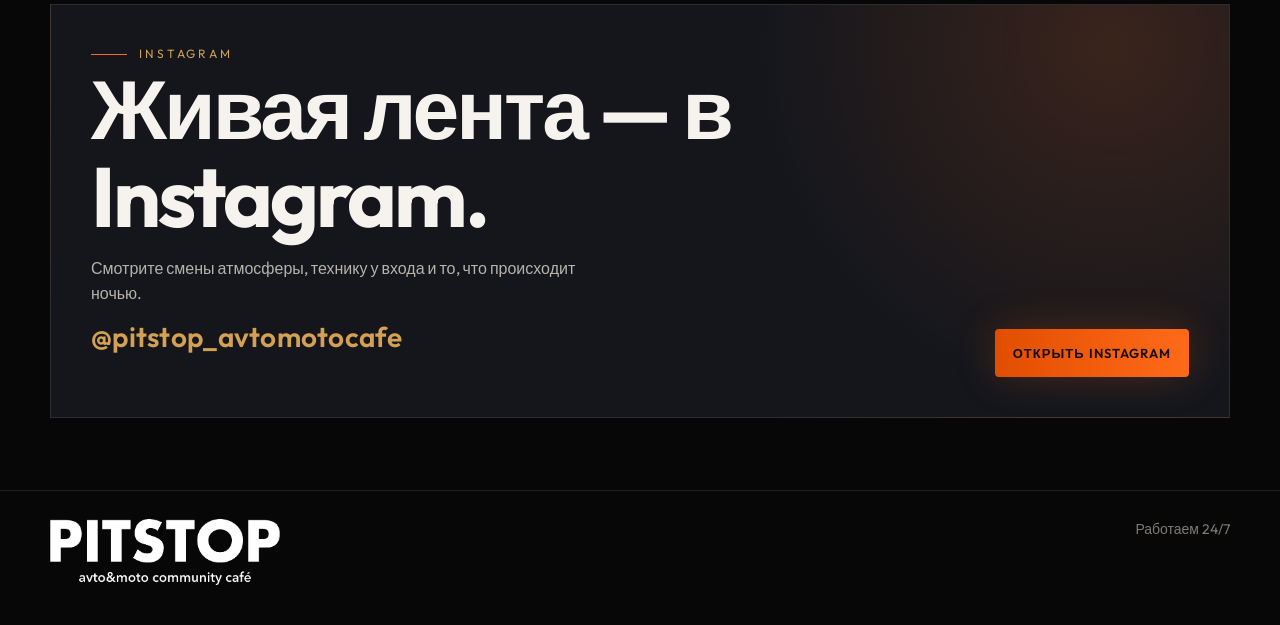
==== commit dbaf186c: "update pitstop" ====
--- a/index.html
+++ b/index.html
@@ -15,7 +15,7 @@
     <link rel="preconnect" href="https://fonts.googleapis.com">
     <link rel="preconnect" href="https://fonts.gstatic.com" crossorigin>
     <link href="https://fonts.googleapis.com/css2?family=Outfit:wght@400;500;600;700&family=Teko:wght@500;600&display=swap" rel="stylesheet">
-    <link rel="stylesheet" href="assets/css/site.css?v=5">
+    <link rel="stylesheet" href="assets/css/site.css?v=6">
 </head>
 <body>
 <a class="skip-link" href="#home" data-ui="nav_home">Главная</a>
@@ -182,6 +182,6 @@
 </div>
 
 <script src="js/config.js"></script>
-<script src="assets/js/site.js"></script>
+<script src="assets/js/site.js?v=2"></script>
 </body>
 </html>
--- a/assets/css/site.css
+++ b/assets/css/site.css
@@ -739,6 +739,17 @@
     max-width: 16ch;
 }
 
+.moto-wordmark {
+    display: inline-block;
+    width: 4.12em;
+    height: 0.78em;
+    overflow: hidden;
+    vertical-align: -0.01em;
+    color: transparent;
+    background: url("../../images/other/pitstop-wordmark.png") left center / contain no-repeat;
+    white-space: nowrap;
+}
+
 .location {
     background:
         linear-gradient(135deg, #16120e 0%, #0c0d12 42%, #151a22 100%);
@@ -799,6 +810,13 @@
     text-align: left;
 }
 
+.instagram .display {
+    font-family: var(--font-body);
+    font-weight: 700;
+    line-height: 1.05;
+    letter-spacing: -0.035em;
+}
+
 .ig-box {
     border: 1px solid var(--line);
     padding: 28px 20px;
@@ -808,11 +826,13 @@
 }
 
 .handle {
-    font-family: var(--font-display);
-    font-size: 28px;
+    font-family: var(--font-body);
+    font-size: clamp(20px, 5.5vw, 28px);
+    font-weight: 600;
     color: var(--gold);
-    letter-spacing: 0.08em;
+    letter-spacing: 0.01em;
     margin: 10px 0 18px;
+    overflow-wrap: anywhere;
 }
 
 .site-footer {
